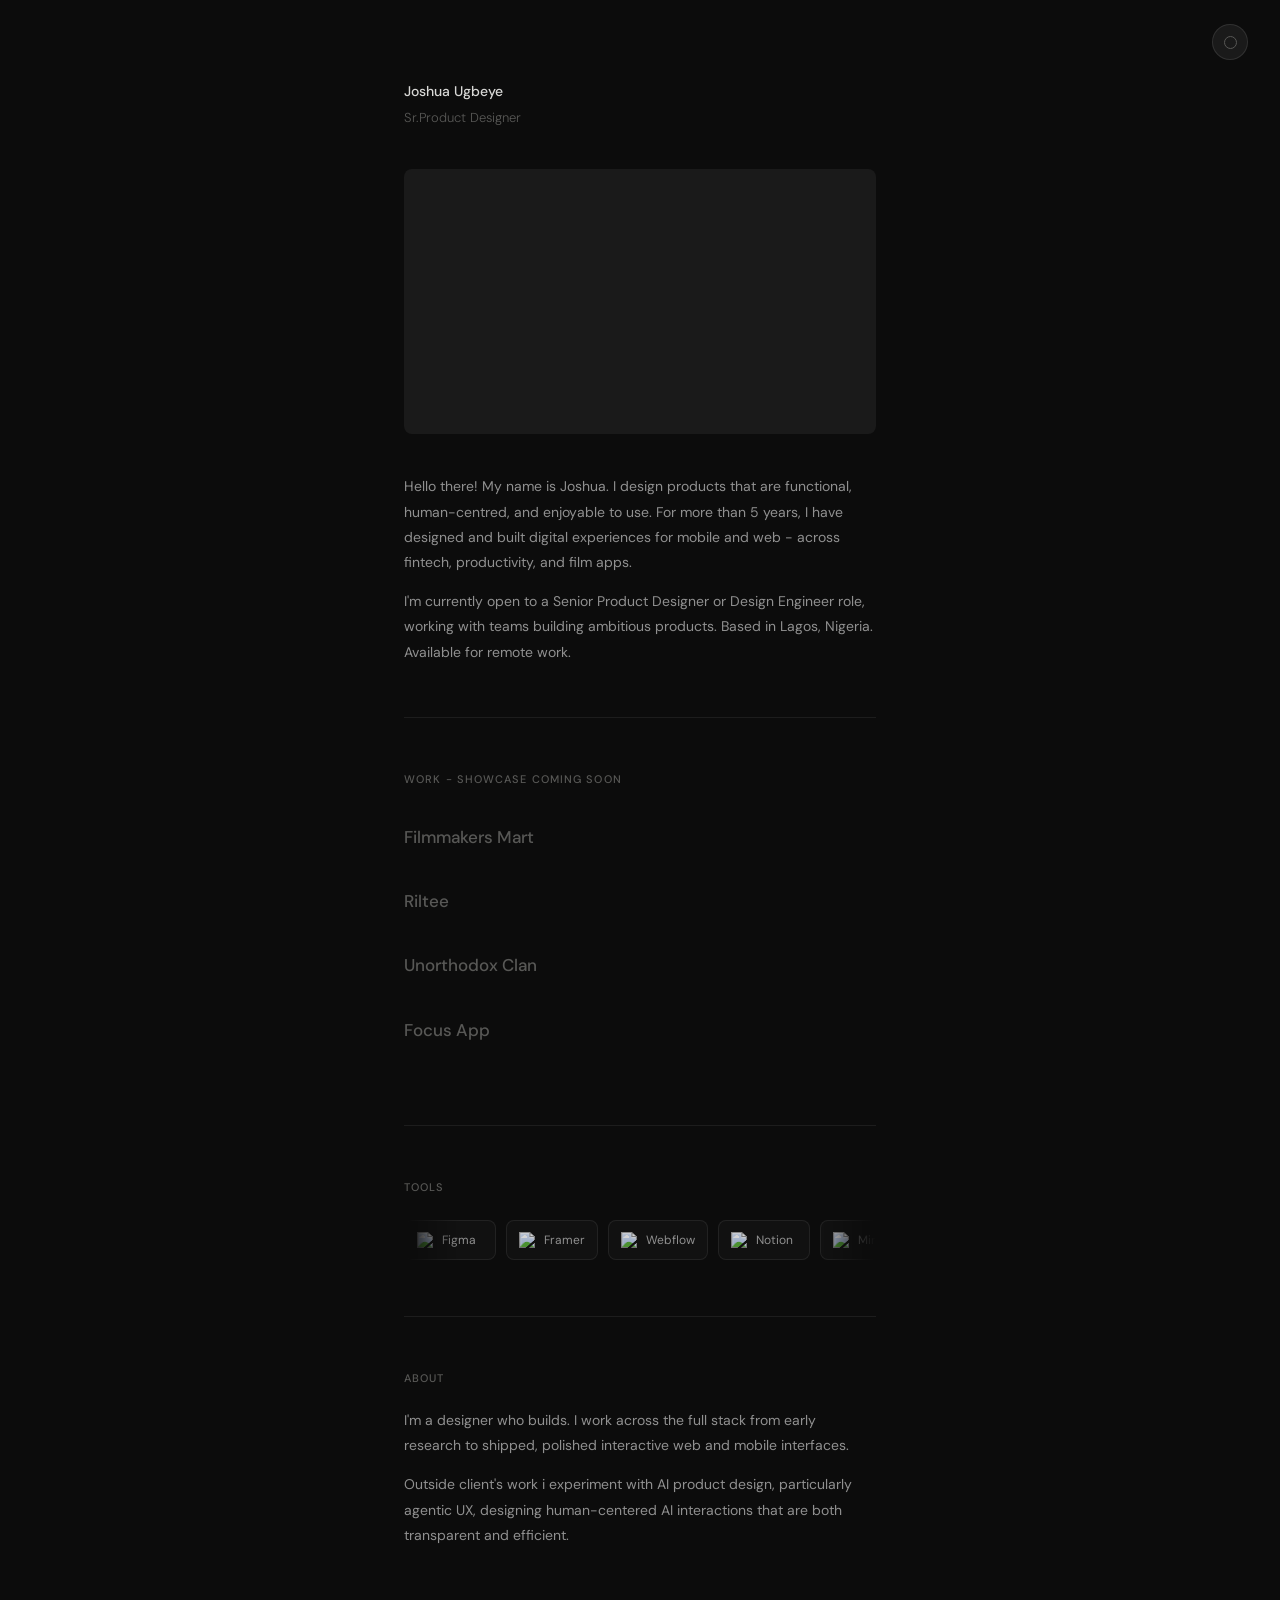
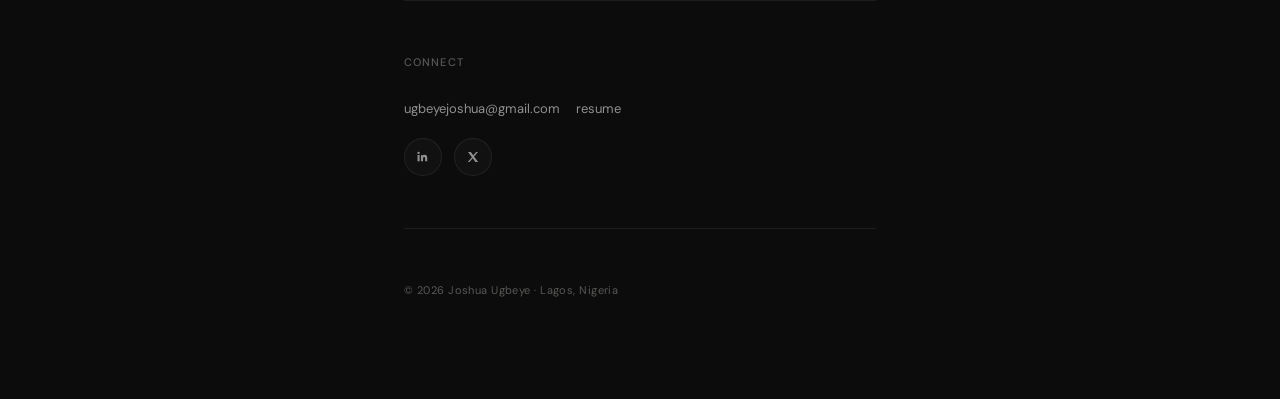
==== index.html @ afdd9f56 "fix: update work section title to indicate upcoming showcase" ====
<!DOCTYPE html>
<html lang="en">
<head>
  <meta charset="UTF-8">
  <meta name="viewport" content="width=device-width, initial-scale=1.0">
  <title>Joshua Ugbeye - SnrProduct Designer</title>
  <link rel="preconnect" href="https://fonts.googleapis.com">
  <link rel="preconnect" href="https://fonts.gstatic.com" crossorigin>
  <link href="https://fonts.googleapis.com/css2?family=DM+Sans:ital,wght@0,300;0,400;0,500;1,300&display=swap" rel="stylesheet">
  <link rel="stylesheet" href="styles.css">
</head>
<body>

  <nav>
    <button class="theme-toggle" id="themeToggle" aria-label="Toggle theme">
      <span class="toggle-icon" aria-hidden="true"></span>
    </button>
  </nav>

  <main>
    <header class="identity">
      <p class="identity-name">Joshua Ugbeye</p>
      <p class="identity-role">Sr.Product Designer</p>
    </header>

    <div class="featured">
      <div class="featured-slides">
        <div class="featured-slide slide-1"></div>
        <div class="featured-slide slide-2"></div>
        <div class="featured-slide slide-3"></div>
        <div class="featured-slide slide-4"></div>
      </div>
    </div>

    <section class="bio">
      <p>
        Hello there! My name is Joshua. I design products that are functional, human-centred, and enjoyable to use. For more than 5 years, I have
        designed and built digital experiences for mobile and web - across fintech, productivity, and film apps.
      </p>
      <p>
        I'm currently open to a Senior Product Designer or Design Engineer role,
        working with teams building ambitious products. Based in Lagos, Nigeria. Available for remote work.
      </p>
    </section>

    <div class="rule"></div>

    <section id="work" class="work">
      <div class="work-heading">
        <p class="section-title">Work - Showcase coming soon</p>
      </div>

      <div class="work-showcase">
        <ul class="folio-list" aria-label="Selected work">
          <li class="folio-item" data-work-index="0">
            <a href="#">
              <span class="folio-title">Filmmakers Mart</span>
              <span class="folio-meta">Research &middot; Dashboard &middot; Development &middot; 2025</span>
            </a>
          </li>

          <li class="folio-item" data-work-index="1">
            <a href="#">
              <span class="folio-title">Riltee</span>
              <span class="folio-meta">Website &middot; Dashboard &middot; Development &middot; 2025</span>
            </a>
          </li>

          <li class="folio-item" data-work-index="2">
            <a href="#">
              <span class="folio-title">Unorthodox Clan</span>
              <span class="folio-meta">Website &middot; Branding &middot; Development &middot; 2024</span>
            </a>
          </li>

          <li class="folio-item" data-work-index="3">
            <a href="#">
              <span class="folio-title">Focus App</span>
              <span class="folio-meta">Product Design &middot; Prototyping &middot; 2024</span>
            </a>
          </li>
        </ul>

        <div class="folio-preview" aria-hidden="true">
          <div class="folio-frame frame-1">
            <span>Filmmakers Mart</span>
          </div>
          <div class="folio-frame frame-2">
            <span>Riltee</span>
          </div>
          <div class="folio-frame frame-3">
            <span>Unorthodox Clan</span>
          </div>
          <div class="folio-frame frame-4">
            <span>Focus App</span>
          </div>
        </div>
      </div>
    </section>

    <div class="rule"></div>

    <section class="tools">
      <p class="section-title">Tools</p>
      <div class="tools-marquee" aria-label="Tools I use">
        <div class="tools-track">
          <ul class="tools-list">
            <li class="tool-item"><img src="https://cdn.simpleicons.org/figma/9A9A96" alt="Figma"><span>Figma</span></li>
            <li class="tool-item"><img src="https://cdn.simpleicons.org/framer/9A9A96" alt="Framer"><span>Framer</span></li>
            <li class="tool-item"><img src="https://cdn.simpleicons.org/webflow/9A9A96" alt="Webflow"><span>Webflow</span></li>
            <li class="tool-item"><img src="https://cdn.simpleicons.org/notion/9A9A96" alt="Notion"><span>Notion</span></li>
            <li class="tool-item"><img src="https://cdn.simpleicons.org/miro/9A9A96" alt="Miro"><span>Miro</span></li>
            <li class="tool-item"><img src="https://cdn.simpleicons.org/linear/9A9A96" alt="Linear"><span>Linear</span></li>
            <li class="tool-item"><img src="https://cdn.simpleicons.org/html5/9A9A96" alt="HTML5"><span>HTML</span></li>
            <li class="tool-item"><img src="https://cdn.simpleicons.org/css/9A9A96" alt="CSS"><span>CSS</span></li>
            <li class="tool-item"><img src="https://cdn.simpleicons.org/javascript/9A9A96" alt="JavaScript"><span>JavaScript</span></li>
            <li class="tool-item"><img src="https://cdn.simpleicons.org/react/9A9A96" alt="React"><span>React</span></li>
            <li class="tool-item"><img src="https://cdn.simpleicons.org/nextdotjs/9A9A96" alt="Next.js"><span>Next.js</span></li>
            <li class="tool-item"><img src="https://cdn.simpleicons.org/github/9A9A96" alt="GitHub"><span>GitHub</span></li>
          </ul>

          <ul class="tools-list" aria-hidden="true">
            <li class="tool-item"><img src="https://cdn.simpleicons.org/figma/9A9A96" alt=""><span>Figma</span></li>
            <li class="tool-item"><img src="https://cdn.simpleicons.org/framer/9A9A96" alt=""><span>Framer</span></li>
            <li class="tool-item"><img src="https://cdn.simpleicons.org/webflow/9A9A96" alt=""><span>Webflow</span></li>
            <li class="tool-item"><img src="https://cdn.simpleicons.org/notion/9A9A96" alt=""><span>Notion</span></li>
            <li class="tool-item"><img src="https://cdn.simpleicons.org/miro/9A9A96" alt=""><span>Miro</span></li>
            <li class="tool-item"><img src="https://cdn.simpleicons.org/linear/9A9A96" alt=""><span>Linear</span></li>
            <li class="tool-item"><img src="https://cdn.simpleicons.org/html5/9A9A96" alt=""><span>HTML</span></li>
            <li class="tool-item"><img src="https://cdn.simpleicons.org/css/9A9A96" alt=""><span>CSS</span></li>
            <li class="tool-item"><img src="https://cdn.simpleicons.org/javascript/9A9A96" alt=""><span>JavaScript</span></li>
            <li class="tool-item"><img src="https://cdn.simpleicons.org/react/9A9A96" alt=""><span>React</span></li>
            <li class="tool-item"><img src="https://cdn.simpleicons.org/nextdotjs/9A9A96" alt=""><span>Next.js</span></li>
            <li class="tool-item"><img src="https://cdn.simpleicons.org/github/9A9A96" alt=""><span>GitHub</span></li>
          </ul>
        </div>
      </div>
    </section>

    <div class="rule"></div>

    <section id="about" class="about">
      <p class="section-title">About</p>
      <p class="about-body">
        I'm a designer who builds.
        I work across the full stack from early research to shipped, polished interactive web and mobile interfaces.
      </p>
      <p class="about-body">
        Outside client's work i experiment with AI product design, particularly agentic UX, 
        designing human-centered AI interactions that are both transparent and efficient.
      </p>
    </section>

    <div class="rule"></div>

    <section class="connect">
      <p class="section-title">Connect</p>
      <ul class="connect-list">
        <li class="connect-row connect-copy-row">
          <a href="mailto:ugbeyejoshua@gmail.com">ugbeyejoshua@gmail.com</a>
          <a href="/resume.pdf" target="_blank" rel="noopener noreferrer">resume</a>
        </li>
        <li class="connect-row connect-icon-row">
          <a href="https://www.linkedin.com/in/ugbeyejoshua/?lipi=urn%3Ali%3Apage%3Ad_flagship3_profile_view_base_contact_details%3BC5BY95lnTXumRljpb7%2FaUw%3D%3D" target="_blank" rel="noopener noreferrer" aria-label="LinkedIn" title="LinkedIn">
            <svg viewBox="0 0 24 24" aria-hidden="true">
              <path d="M6.94 8.96v9.54H3.76V8.96h3.18Z"></path>
              <path d="M5.35 7.65a1.84 1.84 0 1 1 0-3.68 1.84 1.84 0 0 1 0 3.68Z"></path>
              <path d="M11.16 8.96v1.3h.04c.44-.83 1.53-1.7 3.15-1.7 3.37 0 3.99 2.22 3.99 5.1v4.84h-3.17v-4.29c0-1.02-.02-2.34-1.43-2.34-1.43 0-1.65 1.12-1.65 2.27v4.36H8.92V8.96h2.24Z"></path>
            </svg>
            <span class="sr-only">LinkedIn</span>
          </a>
          <a href="https://x.com/oritsejoloms" target="_blank" rel="noopener noreferrer" aria-label="X" title="X">
            <svg viewBox="0 0 24 24" aria-hidden="true">
              <path d="M4.5 4.5h4.25l3.57 5.05 4.45-5.05h2.73l-5.95 6.76 6.2 8.24H15.5l-3.87-5.46-4.82 5.46H4.08l6.31-7.16L4.5 4.5Z"></path>
            </svg>
            <span class="sr-only">X</span>
          </a>
        </li>
      </ul>
    </section>

    <div class="rule"></div>

    <footer>
      <p>&copy; <span id="year">2026</span> Joshua Ugbeye &middot; Lagos, Nigeria</p>
    </footer>
  </main>

  <script>
    const workItems = document.querySelectorAll('.folio-item');
    const workFrames = document.querySelectorAll('.folio-frame');

    function setActiveWork(index) {
      workItems.forEach((item, itemIndex) => {
        const isActive = itemIndex === index;
        item.classList.toggle('is-active', isActive);
        item.querySelector('a').toggleAttribute('aria-current', isActive);
      });

      workFrames.forEach((frame, frameIndex) => {
        frame.classList.toggle('is-active', frameIndex === index);
      });
    }

    function clearActiveWork() {
      workItems.forEach((item) => {
        item.classList.remove('is-active');
        item.querySelector('a').removeAttribute('aria-current');
      });

      workFrames.forEach((frame) => {
        frame.classList.remove('is-active');
      });
    }

    workItems.forEach((item) => {
      const index = Number(item.dataset.workIndex);
      item.addEventListener('mouseenter', () => setActiveWork(index));
      item.addEventListener('mouseleave', clearActiveWork);
      item.addEventListener('focusin', () => setActiveWork(index));
      item.addEventListener('focusout', clearActiveWork);
    });

    const toggle = document.getElementById('themeToggle');
    toggle.addEventListener('click', () => {
      document.body.classList.toggle('light');
    });

    document.getElementById('year').textContent = new Date().getFullYear();
  </script>

</body>
</html>
---- styles.css ----
:root {
  --bg: #0C0C0C;
  --text: #D8D8D6;
  --text-mid: #909090;
  --text-muted: #585856;
  --border: rgba(255, 255, 255, 0.07);
  --toggle-bg: rgba(255, 255, 255, 0.06);
  --toggle-border: rgba(255, 255, 255, 0.1);
  --preview-surface: #161615;
  --sans: 'DM Sans', system-ui, sans-serif;
  --gap: 52px;
}

*, *::before, *::after {
  box-sizing: border-box;
  margin: 0;
  padding: 0;
}

body.light {
  --bg: #F5F5F3;
  --text: #0C0C0C;
  --text-mid: #3A3A38;
  --text-muted: #888886;
  --border: rgba(0, 0, 0, 0.08);
  --toggle-bg: rgba(0, 0, 0, 0.05);
  --toggle-border: rgba(0, 0, 0, 0.12);
  --preview-surface: #E8E8E6;
}

html {
  scroll-behavior: smooth;
}

body {
  font-family: var(--sans);
  background: var(--bg);
  color: var(--text);
  font-size: 14px;
  line-height: 1.7;
  -webkit-font-smoothing: antialiased;
  transition: background 0.3s ease, color 0.3s ease;
}

nav {
  position: fixed;
  top: 24px;
  right: 32px;
  z-index: 100;
}

.theme-toggle {
  width: 36px;
  height: 36px;
  border-radius: 50%;
  border: 1px solid var(--toggle-border);
  background: var(--toggle-bg);
  color: var(--text-muted);
  cursor: pointer;
  display: flex;
  align-items: center;
  justify-content: center;
}

.toggle-icon {
  position: relative;
  width: 13px;
  height: 13px;
  border: 1px solid currentColor;
  border-radius: 50%;
}

.toggle-icon::after {
  content: "";
  position: absolute;
  inset: 2px 0 0 5px;
  width: 8px;
  height: 8px;
  border-radius: 50%;
  background: var(--toggle-bg);
  opacity: 0;
}

body.light .toggle-icon::after {
  opacity: 1;
}

main {
  max-width: 520px;
  margin: 0 auto;
  padding: 80px 24px 100px;
}

.identity {
  margin-bottom: 40px;
}

.identity-name {
  font-size: 14px;
  font-weight: 500;
  margin-bottom: 3px;
}

.identity-role {
  font-size: 13px;
  color: var(--text-muted);
  font-weight: 300;
}

.featured {
  margin-bottom: 40px;
}

.featured-slides {
  position: relative;
  width: 100%;
  aspect-ratio: 16 / 9;
  border-radius: 8px;
  overflow: hidden;
  background: #1A1A1A;
}

.featured-slide {
  position: absolute;
  inset: 0;
  opacity: 0;
  animation: featured-loop 16s infinite;
}

.featured-slide:nth-child(1) { animation-delay: 0s; }
.featured-slide:nth-child(2) { animation-delay: 4s; }
.featured-slide:nth-child(3) { animation-delay: 8s; }
.featured-slide:nth-child(4) { animation-delay: 12s; }

.slide-1 { background: #1E1E1E; }
.slide-2 { background: #222220; }
.slide-3 { background: #1C1C20; }
.slide-4 { background: #201E1C; }

.featured-slide img {
  width: 100%;
  height: 100%;
  object-fit: cover;
  display: block;
}

.bio,
.tools,
.about,
.connect {
  margin-bottom: var(--gap);
}

.bio {
  display: flex;
  flex-direction: column;
  gap: 14px;
}

.bio p,
.about-body {
  font-size: 14px;
  color: var(--text-mid);
  line-height: 1.8;
}

.about-body + .about-body {
  margin-top: 14px;
}

.rule {
  height: 1px;
  background: var(--border);
  margin-bottom: var(--gap);
}

.section-title {
  font-size: 11px;
  font-weight: 500;
  letter-spacing: 0.1em;
  text-transform: uppercase;
  color: var(--text-muted);
  margin-bottom: 20px;
}

.work {
  width: 100%;
  margin: 0 0 var(--gap);
  min-height: 270px;
}

.work-heading {
  margin-bottom: 28px;
}

.work-showcase {
  display: grid;
  grid-template-columns: minmax(0, 1fr) minmax(120px, 145px);
  align-items: center;
  gap: 28px;
}

.folio-list {
  list-style: none;
  min-width: 0;
}

.folio-item a {
  display: flex;
  flex-direction: column;
  align-items: flex-start;
  gap: 7px;
  padding: 12px 0;
  color: var(--text-muted);
  text-decoration: none;
  transition: color 0.25s ease, transform 0.25s ease;
}

.folio-item.is-active a,
.folio-item a:hover {
  color: var(--text);
  transform: translateX(8px);
}

.folio-title {
  font-size: 17px;
  font-weight: 500;
  line-height: 1.15;
}

.folio-meta {
  opacity: 0;
  color: var(--text-mid);
  font-size: 9px;
  font-weight: 500;
  line-height: 1.5;
  letter-spacing: 0.18em;
  text-transform: uppercase;
  transform: translateX(-6px);
  transition: opacity 0.25s ease, transform 0.25s ease;
}

.folio-item.is-active .folio-meta,
.folio-item a:hover .folio-meta {
  opacity: 1;
  transform: translateX(0);
}

.folio-preview {
  position: relative;
  min-height: 210px;
}

.folio-frame {
  position: absolute;
  inset: 50% auto auto 50%;
  overflow: hidden;
  border: 1px solid var(--border);
  border-radius: 8px;
  background: var(--preview-surface);
  opacity: 0;
  pointer-events: none;
  transition: opacity 0.35s ease, transform 0.35s ease, filter 0.35s ease;
}

.folio-frame::before {
  content: "";
  position: absolute;
  inset: 0;
  background:
    linear-gradient(135deg, rgba(255, 255, 255, 0.16), rgba(255, 255, 255, 0)),
    repeating-linear-gradient(90deg, rgba(255, 255, 255, 0.08) 0 1px, transparent 1px 52px);
  opacity: 0.7;
}

.folio-frame span {
  position: absolute;
  left: 14px;
  bottom: 13px;
  color: rgba(255, 255, 255, 0.72);
  font-size: 9px;
  letter-spacing: 0.12em;
  text-transform: uppercase;
}

.folio-frame.is-active,
.folio-list:has(.folio-item:nth-child(1):hover) + .folio-preview .frame-1,
.folio-list:has(.folio-item:nth-child(1):focus-within) + .folio-preview .frame-1,
.folio-list:has(.folio-item:nth-child(2):hover) + .folio-preview .frame-2,
.folio-list:has(.folio-item:nth-child(2):focus-within) + .folio-preview .frame-2,
.folio-list:has(.folio-item:nth-child(3):hover) + .folio-preview .frame-3,
.folio-list:has(.folio-item:nth-child(3):focus-within) + .folio-preview .frame-3,
.folio-list:has(.folio-item:nth-child(4):hover) + .folio-preview .frame-4,
.folio-list:has(.folio-item:nth-child(4):focus-within) + .folio-preview .frame-4 {
  opacity: 1;
  filter: saturate(1.1);
  transform: translate(-50%, -50%) translateY(-4px) scale(1.01);
  z-index: 5;
}

.frame-1 {
  width: min(100%, 145px);
  aspect-ratio: 4 / 5;
  background: #292822;
  transform: translate(-50%, -46%) rotate(1deg);
}

.frame-2 {
  width: min(100%, 140px);
  aspect-ratio: 4 / 5;
  background: #182629;
  transform: translate(-50%, -46%) rotate(-1deg);
}

.frame-3 {
  width: min(100%, 150px);
  aspect-ratio: 4 / 5;
  background: #2B2026;
  transform: translate(-50%, -46%) rotate(1.2deg);
}

.frame-4 {
  width: min(100%, 140px);
  aspect-ratio: 4 / 5;
  background: #212334;
  transform: translate(-50%, -46%) rotate(-0.8deg);
}

.tools-marquee {
  position: relative;
  overflow: hidden;
  width: 100%;
  padding: 4px 0;
  -webkit-mask-image: linear-gradient(90deg, transparent, #000 12%, #000 88%, transparent);
  mask-image: linear-gradient(90deg, transparent, #000 12%, #000 88%, transparent);
}

.tools-track {
  display: flex;
  width: max-content;
  animation: tools-loop 28s linear infinite;
}

.tools-marquee:hover .tools-track {
  animation-play-state: paused;
}

.tools-list {
  display: flex;
  align-items: center;
  gap: 10px;
  list-style: none;
  padding-right: 10px;
}

.tool-item {
  min-width: 92px;
  height: 40px;
  display: inline-flex;
  align-items: center;
  gap: 9px;
  padding: 0 12px;
  border: 1px solid var(--border);
  border-radius: 8px;
  background: rgba(255, 255, 255, 0.025);
  color: var(--text-mid);
  font-size: 12px;
  white-space: nowrap;
}

.tool-item img {
  width: 16px;
  height: 16px;
  display: block;
  opacity: 0.82;
}

.connect-list {
  list-style: none;
  display: flex;
  flex-direction: column;
  align-items: flex-start;
  gap: 12px;
}

.connect-row {
  display: flex;
  align-items: center;
}

.connect-copy-row {
  flex-wrap: wrap;
  gap: 10px 16px;
}

.connect-icon-row {
  gap: 12px;
}

.connect-copy-row a {
  min-height: 34px;
  display: inline-flex;
  align-items: center;
  color: var(--text-mid);
  font-size: 13px;
  text-decoration: none;
}

.connect-copy-row a:hover {
  color: var(--text);
}

.connect-icon-row a {
  width: 38px;
  height: 38px;
  display: inline-flex;
  align-items: center;
  justify-content: center;
  border: 1px solid var(--border);
  border-radius: 50%;
  background: rgba(255, 255, 255, 0.025);
  color: var(--text-mid);
  text-decoration: none;
}

.connect-icon-row a:hover {
  color: var(--text);
  background: var(--toggle-bg);
  border-color: var(--toggle-border);
  transform: translateY(-2px);
}

.connect-icon-row svg {
  width: 16px;
  height: 16px;
  display: block;
  fill: currentColor;
}

.sr-only {
  position: absolute;
  width: 1px;
  height: 1px;
  padding: 0;
  margin: -1px;
  overflow: hidden;
  clip: rect(0, 0, 0, 0);
  white-space: nowrap;
  border: 0;
}

footer p {
  font-size: 11px;
  color: var(--text-muted);
  letter-spacing: 0.04em;
}

@keyframes tools-loop {
  from { transform: translateX(0); }
  to { transform: translateX(-50%); }
}

@keyframes featured-loop {
  0%, 100% { opacity: 0; }
  6%, 25% { opacity: 1; }
  31% { opacity: 0; }
}

@media (max-width: 860px) {
  .work {
    min-height: 0;
  }

  .work-showcase {
    grid-template-columns: 1fr;
    gap: 26px;
  }

  .folio-preview {
    display: none;
  }
}

@media (max-width: 600px) {
  main {
    padding: 72px 20px 80px;
  }

  nav {
    top: 20px;
    right: 20px;
  }

  .work-heading {
    margin-bottom: 24px;
  }

  .folio-item a {
    gap: 6px;
    padding: 10px 0;
  }

  .folio-item.is-active a,
  .folio-item a:hover {
    transform: none;
  }

  .folio-meta {
    max-width: 260px;
    opacity: 1;
    transform: none;
  }
}

@media (prefers-reduced-motion: reduce) {
  .featured-slide {
    animation: none;
  }

  .featured-slide:first-child {
    opacity: 1;
  }

  .tools-track {
    animation: none;
  }
}
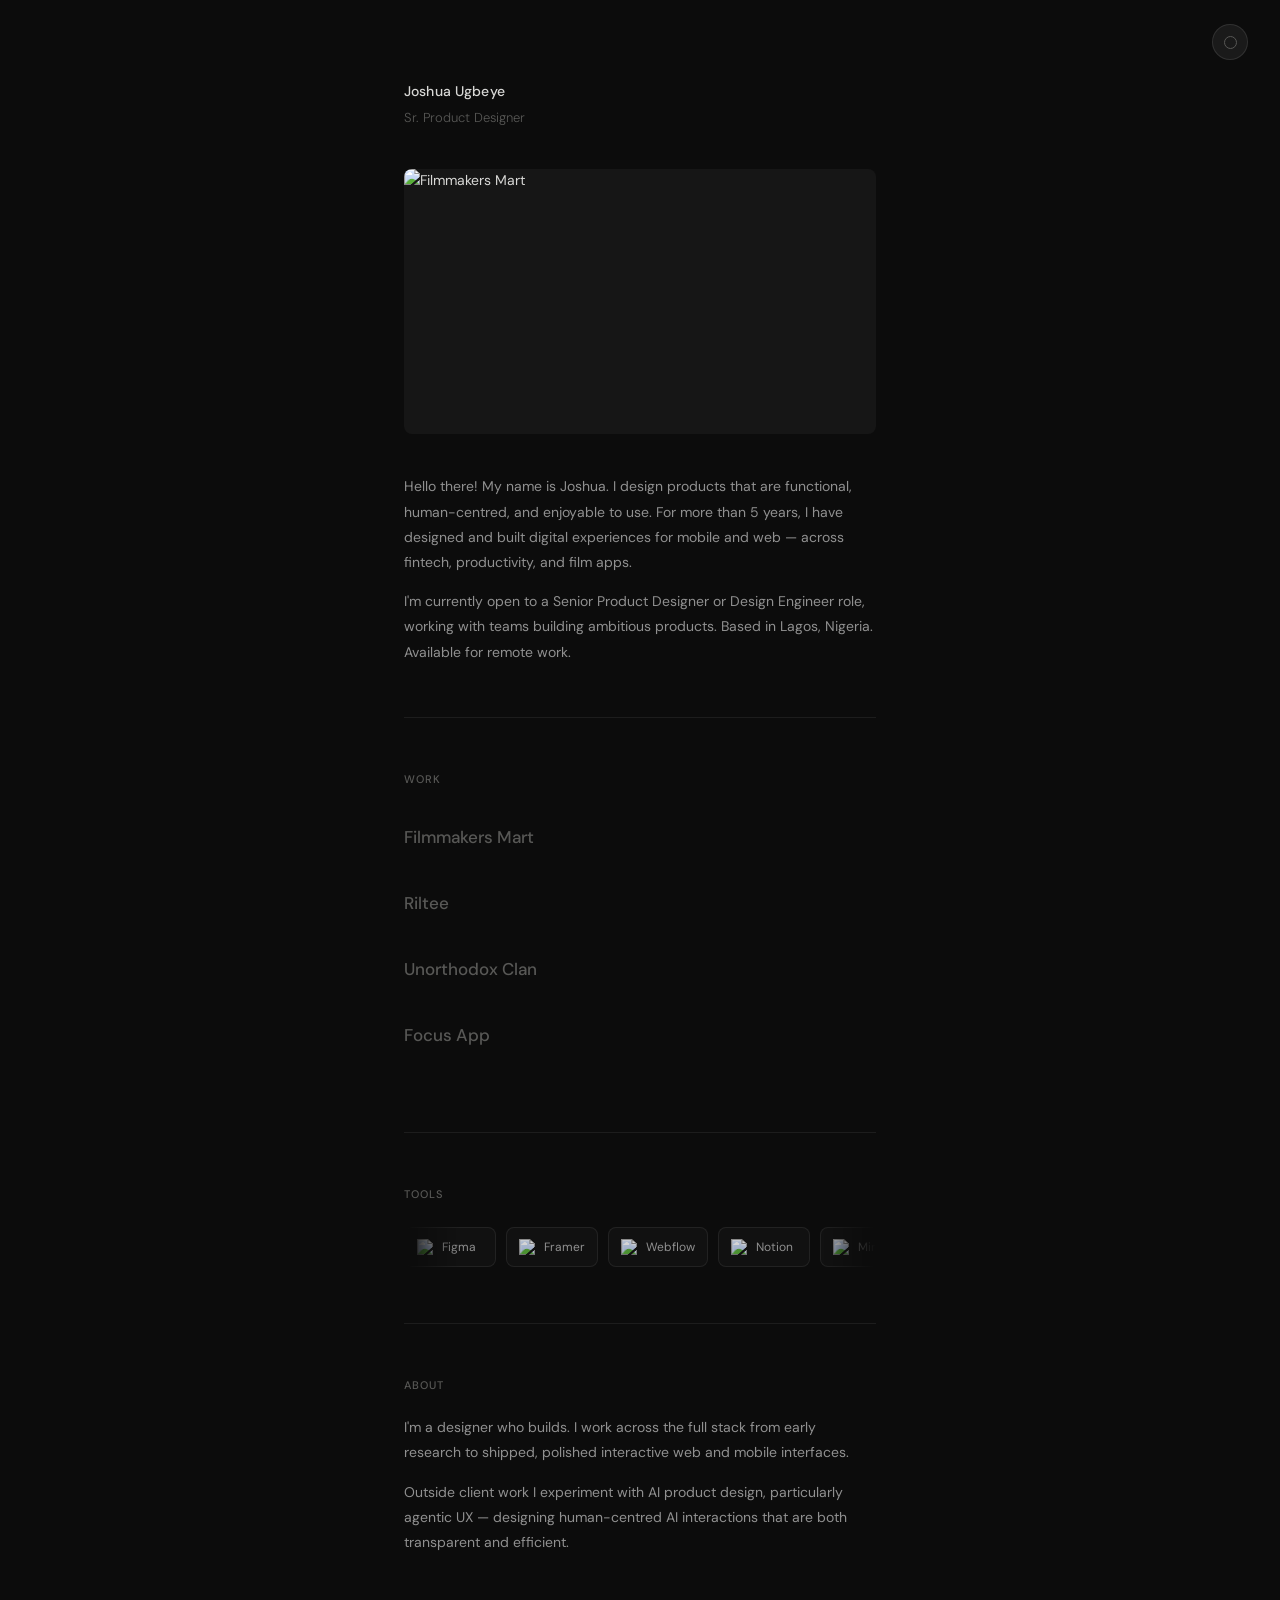
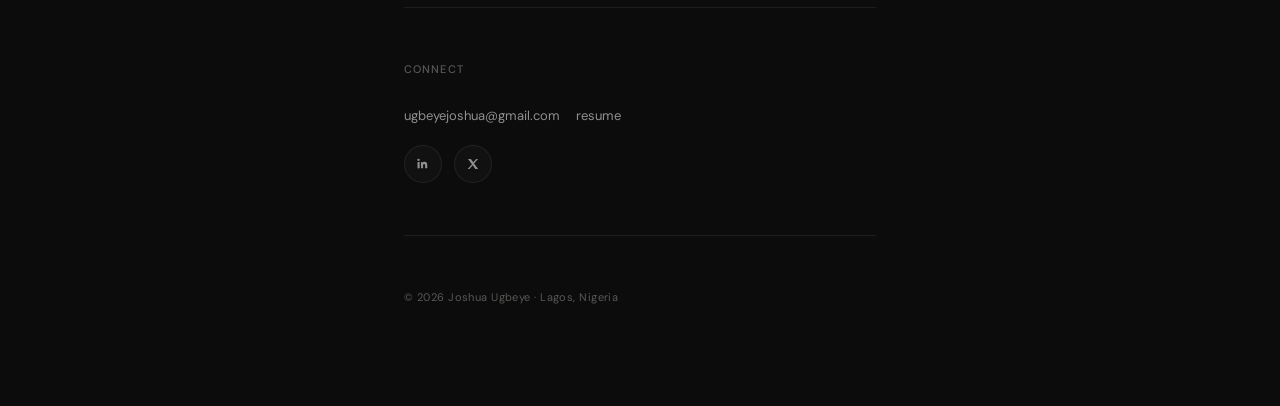
==== commit 99d5cb0c: "chore: update code structure for better readability and maintainability" ====
--- a/index.html
+++ b/index.html
@@ -3,7 +3,7 @@
 <head>
   <meta charset="UTF-8">
   <meta name="viewport" content="width=device-width, initial-scale=1.0">
-  <title>Joshua Ugbeye - SnrProduct Designer</title>
+  <title>Joshua Ugbeye — Snr Product Designer</title>
   <link rel="preconnect" href="https://fonts.googleapis.com">
   <link rel="preconnect" href="https://fonts.gstatic.com" crossorigin>
   <link href="https://fonts.googleapis.com/css2?family=DM+Sans:ital,wght@0,300;0,400;0,500;1,300&display=swap" rel="stylesheet">
@@ -18,40 +18,57 @@
   </nav>
 
   <main>
+
+    <!-- IDENTITY -->
     <header class="identity">
       <p class="identity-name">Joshua Ugbeye</p>
-      <p class="identity-role">Sr.Product Designer</p>
+      <p class="identity-role">Sr. Product Designer</p>
     </header>
 
+    <!-- FEATURED — wipe transition between project images -->
     <div class="featured">
-      <div class="featured-slides">
-        <div class="featured-slide slide-1"></div>
-        <div class="featured-slide slide-2"></div>
-        <div class="featured-slide slide-3"></div>
-        <div class="featured-slide slide-4"></div>
+      <div class="featured-slides" id="featuredSlides">
+        <div class="featured-slide" data-index="0">
+          <img src="new_user.png" alt="Filmmakers Mart">
+        </div>
+        <div class="featured-slide" data-index="1">
+          <img src="Frame_1000009157.png" alt="Riltee">
+        </div>
+        <div class="featured-slide" data-index="2">
+          <img src="Pricing_2.png" alt="Unorthodox Clan">
+        </div>
+        <div class="featured-slide" data-index="3">
+          <img src="benefits.png" alt="Focus App">
+        </div>
       </div>
     </div>
 
+    <!-- BIO -->
     <section class="bio">
       <p>
-        Hello there! My name is Joshua. I design products that are functional, human-centred, and enjoyable to use. For more than 5 years, I have
-        designed and built digital experiences for mobile and web - across fintech, productivity, and film apps.
+        Hello there! My name is Joshua. I design products that are functional,
+        human-centred, and enjoyable to use. For more than 5 years, I have
+        designed and built digital experiences for mobile and web — across
+        fintech, productivity, and film apps.
       </p>
       <p>
         I'm currently open to a Senior Product Designer or Design Engineer role,
-        working with teams building ambitious products. Based in Lagos, Nigeria. Available for remote work.
+        working with teams building ambitious products. Based in Lagos, Nigeria.
+        Available for remote work.
       </p>
     </section>
 
     <div class="rule"></div>
 
+    <!-- WORK -->
     <section id="work" class="work">
       <div class="work-heading">
-        <p class="section-title">Work - Showcase coming soon</p>
+        <p class="section-title">Work</p>
       </div>
 
       <div class="work-showcase">
         <ul class="folio-list" aria-label="Selected work">
+
           <li class="folio-item" data-work-index="0">
             <a href="#">
               <span class="folio-title">Filmmakers Mart</span>
@@ -79,20 +96,21 @@
               <span class="folio-meta">Product Design &middot; Prototyping &middot; 2024</span>
             </a>
           </li>
+
         </ul>
 
         <div class="folio-preview" aria-hidden="true">
           <div class="folio-frame frame-1">
-            <span>Filmmakers Mart</span>
+            <img src="new_user.png" alt="">
           </div>
           <div class="folio-frame frame-2">
-            <span>Riltee</span>
+            <img src="Frame_1000009157.png" alt="">
           </div>
           <div class="folio-frame frame-3">
-            <span>Unorthodox Clan</span>
+            <img src="Pricing_2.png" alt="">
           </div>
           <div class="folio-frame frame-4">
-            <span>Focus App</span>
+            <img src="benefits.png" alt="">
           </div>
         </div>
       </div>
@@ -100,6 +118,7 @@
 
     <div class="rule"></div>
 
+    <!-- TOOLS -->
     <section class="tools">
       <p class="section-title">Tools</p>
       <div class="tools-marquee" aria-label="Tools I use">
@@ -118,7 +137,7 @@
             <li class="tool-item"><img src="https://cdn.simpleicons.org/nextdotjs/9A9A96" alt="Next.js"><span>Next.js</span></li>
             <li class="tool-item"><img src="https://cdn.simpleicons.org/github/9A9A96" alt="GitHub"><span>GitHub</span></li>
           </ul>
-
+          <!-- Duplicate for seamless loop -->
           <ul class="tools-list" aria-hidden="true">
             <li class="tool-item"><img src="https://cdn.simpleicons.org/figma/9A9A96" alt=""><span>Figma</span></li>
             <li class="tool-item"><img src="https://cdn.simpleicons.org/framer/9A9A96" alt=""><span>Framer</span></li>
@@ -139,6 +158,7 @@
 
     <div class="rule"></div>
 
+    <!-- ABOUT -->
     <section id="about" class="about">
       <p class="section-title">About</p>
       <p class="about-body">
@@ -146,88 +166,146 @@
         I work across the full stack from early research to shipped, polished interactive web and mobile interfaces.
       </p>
       <p class="about-body">
-        Outside client's work i experiment with AI product design, particularly agentic UX, 
-        designing human-centered AI interactions that are both transparent and efficient.
+        Outside client work I experiment with AI product design, particularly agentic UX —
+        designing human-centred AI interactions that are both transparent and efficient.
       </p>
     </section>
 
     <div class="rule"></div>
 
+    <!-- CONNECT -->
     <section class="connect">
       <p class="section-title">Connect</p>
       <ul class="connect-list">
+
         <li class="connect-row connect-copy-row">
           <a href="mailto:ugbeyejoshua@gmail.com">ugbeyejoshua@gmail.com</a>
           <a href="/resume.pdf" target="_blank" rel="noopener noreferrer">resume</a>
         </li>
+
         <li class="connect-row connect-icon-row">
-          <a href="https://www.linkedin.com/in/ugbeyejoshua/?lipi=urn%3Ali%3Apage%3Ad_flagship3_profile_view_base_contact_details%3BC5BY95lnTXumRljpb7%2FaUw%3D%3D" target="_blank" rel="noopener noreferrer" aria-label="LinkedIn" title="LinkedIn">
+          <a href="https://www.linkedin.com/in/ugbeyejoshua" target="_blank" rel="noopener noreferrer" aria-label="LinkedIn" title="LinkedIn">
             <svg viewBox="0 0 24 24" aria-hidden="true">
-              <path d="M6.94 8.96v9.54H3.76V8.96h3.18Z"></path>
-              <path d="M5.35 7.65a1.84 1.84 0 1 1 0-3.68 1.84 1.84 0 0 1 0 3.68Z"></path>
-              <path d="M11.16 8.96v1.3h.04c.44-.83 1.53-1.7 3.15-1.7 3.37 0 3.99 2.22 3.99 5.1v4.84h-3.17v-4.29c0-1.02-.02-2.34-1.43-2.34-1.43 0-1.65 1.12-1.65 2.27v4.36H8.92V8.96h2.24Z"></path>
+              <path d="M6.94 8.96v9.54H3.76V8.96h3.18Z"/>
+              <path d="M5.35 7.65a1.84 1.84 0 1 1 0-3.68 1.84 1.84 0 0 1 0 3.68Z"/>
+              <path d="M11.16 8.96v1.3h.04c.44-.83 1.53-1.7 3.15-1.7 3.37 0 3.99 2.22 3.99 5.1v4.84h-3.17v-4.29c0-1.02-.02-2.34-1.43-2.34-1.43 0-1.65 1.12-1.65 2.27v4.36H8.92V8.96h2.24Z"/>
             </svg>
             <span class="sr-only">LinkedIn</span>
           </a>
           <a href="https://x.com/oritsejoloms" target="_blank" rel="noopener noreferrer" aria-label="X" title="X">
             <svg viewBox="0 0 24 24" aria-hidden="true">
-              <path d="M4.5 4.5h4.25l3.57 5.05 4.45-5.05h2.73l-5.95 6.76 6.2 8.24H15.5l-3.87-5.46-4.82 5.46H4.08l6.31-7.16L4.5 4.5Z"></path>
+              <path d="M4.5 4.5h4.25l3.57 5.05 4.45-5.05h2.73l-5.95 6.76 6.2 8.24H15.5l-3.87-5.46-4.82 5.46H4.08l6.31-7.16L4.5 4.5Z"/>
             </svg>
             <span class="sr-only">X</span>
           </a>
         </li>
+
       </ul>
     </section>
 
     <div class="rule"></div>
 
     <footer>
-      <p>&copy; <span id="year">2026</span> Joshua Ugbeye &middot; Lagos, Nigeria</p>
+      <p>&copy; <span id="year"></span> Joshua Ugbeye &middot; Lagos, Nigeria</p>
     </footer>
+
   </main>
 
   <script>
-    const workItems = document.querySelectorAll('.folio-item');
+    // ─── Featured: clip-path wipe transition ───────────────────────────
+    // Instead of a crossfade, each new image wipes in from left to right
+    // using clip-path. The outgoing image simultaneously wipes out right to left.
+    // This creates a sharp, physical "panel" feel — no dissolve.
+
+    const slides     = document.querySelectorAll('.featured-slide');
+    const DURATION   = 700;   // ms — wipe speed
+    const INTERVAL   = 4000;  // ms — time between wipes
+    let current      = 0;
+    let isAnimating  = false;
+
+    // Set first slide visible immediately, no transition
+    slides[0].classList.add('is-active');
+
+    function wipeTo(nextIndex) {
+      if (isAnimating || nextIndex === current) return;
+      isAnimating = true;
+
+      const outgoing = slides[current];
+      const incoming = slides[nextIndex];
+
+      // Position incoming: clipped fully to the right (invisible)
+      incoming.style.transition = 'none';
+      incoming.style.clipPath   = 'inset(0 100% 0 0)';
+      incoming.classList.add('is-active');
+
+      // Force a paint before starting transition
+      incoming.getBoundingClientRect();
+
+      // Wipe incoming in from left → right
+      incoming.style.transition = `clip-path ${DURATION}ms cubic-bezier(0.76, 0, 0.24, 1)`;
+      incoming.style.clipPath   = 'inset(0 0% 0 0)';
+
+      // Wipe outgoing out from left → right
+      outgoing.style.transition = `clip-path ${DURATION}ms cubic-bezier(0.76, 0, 0.24, 1)`;
+      outgoing.style.clipPath   = 'inset(0 0 0 100%)';
+
+      // Clean up after animation
+      setTimeout(() => {
+        outgoing.classList.remove('is-active');
+        outgoing.style.transition = 'none';
+        outgoing.style.clipPath   = 'inset(0 100% 0 0)';
+        current     = nextIndex;
+        isAnimating = false;
+      }, DURATION);
+    }
+
+    // Auto-advance
+    setInterval(() => {
+      wipeTo((current + 1) % slides.length);
+    }, INTERVAL);
+
+
+    // ─── Work section: hover preview ──────────────────────────────────
+    const workItems  = document.querySelectorAll('.folio-item');
     const workFrames = document.querySelectorAll('.folio-frame');
 
     function setActiveWork(index) {
-      workItems.forEach((item, itemIndex) => {
-        const isActive = itemIndex === index;
-        item.classList.toggle('is-active', isActive);
-        item.querySelector('a').toggleAttribute('aria-current', isActive);
+      workItems.forEach((item, i) => {
+        item.classList.toggle('is-active', i === index);
+        item.querySelector('a').toggleAttribute('aria-current', i === index);
       });
-
-      workFrames.forEach((frame, frameIndex) => {
-        frame.classList.toggle('is-active', frameIndex === index);
+      workFrames.forEach((frame, i) => {
+        frame.classList.toggle('is-active', i === index);
       });
     }
 
     function clearActiveWork() {
-      workItems.forEach((item) => {
+      workItems.forEach(item => {
         item.classList.remove('is-active');
         item.querySelector('a').removeAttribute('aria-current');
       });
-
-      workFrames.forEach((frame) => {
-        frame.classList.remove('is-active');
-      });
+      workFrames.forEach(frame => frame.classList.remove('is-active'));
     }
 
-    workItems.forEach((item) => {
+    workItems.forEach(item => {
       const index = Number(item.dataset.workIndex);
       item.addEventListener('mouseenter', () => setActiveWork(index));
       item.addEventListener('mouseleave', clearActiveWork);
-      item.addEventListener('focusin', () => setActiveWork(index));
-      item.addEventListener('focusout', clearActiveWork);
+      item.addEventListener('focusin',    () => setActiveWork(index));
+      item.addEventListener('focusout',   clearActiveWork);
     });
 
+
+    // ─── Theme toggle ─────────────────────────────────────────────────
     const toggle = document.getElementById('themeToggle');
     toggle.addEventListener('click', () => {
       document.body.classList.toggle('light');
     });
 
+
+    // ─── Footer year ──────────────────────────────────────────────────
     document.getElementById('year').textContent = new Date().getFullYear();
   </script>
 
 </body>
-</html>
+</html>
--- a/styles.css
+++ b/styles.css
@@ -1,36 +1,65 @@
-:root {
-  --bg: #0C0C0C;
-  --text: #D8D8D6;
-  --text-mid: #909090;
-  --text-muted: #585856;
-  --border: rgba(255, 255, 255, 0.07);
-  --toggle-bg: rgba(255, 255, 255, 0.06);
-  --toggle-border: rgba(255, 255, 255, 0.1);
-  --preview-surface: #161615;
-  --sans: 'DM Sans', system-ui, sans-serif;
-  --gap: 52px;
-}
-
+/* ─────────────────────────────────────────
+   JOSHUA UGBEYE — Portfolio
+   Dark. Minimal. Restrained.
+
+   1.  Reset
+   2.  Tokens
+   3.  Light mode
+   4.  Base
+   5.  Nav + Toggle
+   6.  Main layout
+   7.  Identity
+   8.  Featured (wipe transition)
+   9.  Bio
+   10. Rule
+   11. Work
+   12. Tools marquee
+   13. About
+   14. Connect
+   15. Footer
+   16. Animations
+   17. Mobile
+───────────────────────────────────────── */
+
+
+/* ─── 1. RESET ─── */
 *, *::before, *::after {
   box-sizing: border-box;
   margin: 0;
   padding: 0;
 }
 
+
+/* ─── 2. TOKENS ─── */
+:root {
+  --bg:              #0C0C0C;
+  --text:            #D8D8D6;
+  --text-mid:        #909090;
+  --text-muted:      #585856;
+  --border:          rgba(255, 255, 255, 0.07);
+  --toggle-bg:       rgba(255, 255, 255, 0.06);
+  --toggle-border:   rgba(255, 255, 255, 0.1);
+  --preview-surface: #161615;
+  --sans:            'DM Sans', system-ui, sans-serif;
+  --gap:             52px;
+}
+
+
+/* ─── 3. LIGHT MODE ─── */
 body.light {
-  --bg: #F5F5F3;
-  --text: #0C0C0C;
-  --text-mid: #3A3A38;
-  --text-muted: #888886;
-  --border: rgba(0, 0, 0, 0.08);
-  --toggle-bg: rgba(0, 0, 0, 0.05);
-  --toggle-border: rgba(0, 0, 0, 0.12);
+  --bg:              #F5F5F3;
+  --text:            #0C0C0C;
+  --text-mid:        #3A3A38;
+  --text-muted:      #888886;
+  --border:          rgba(0, 0, 0, 0.08);
+  --toggle-bg:       rgba(0, 0, 0, 0.05);
+  --toggle-border:   rgba(0, 0, 0, 0.12);
   --preview-surface: #E8E8E6;
 }
 
-html {
-  scroll-behavior: smooth;
-}
+
+/* ─── 4. BASE ─── */
+html { scroll-behavior: smooth; }
 
 body {
   font-family: var(--sans);
@@ -42,6 +71,8 @@
   transition: background 0.3s ease, color 0.3s ease;
 }
 
+
+/* ─── 5. NAV + TOGGLE ─── */
 nav {
   position: fixed;
   top: 24px;
@@ -60,13 +91,20 @@
   display: flex;
   align-items: center;
   justify-content: center;
-}
-
+  transition: background 0.2s, color 0.2s;
+}
+
+.theme-toggle:hover {
+  color: var(--text);
+  background: var(--border);
+}
+
+/* Sun/moon icon drawn in CSS */
 .toggle-icon {
   position: relative;
   width: 13px;
   height: 13px;
-  border: 1px solid currentColor;
+  border: 1.5px solid currentColor;
   border-radius: 50%;
 }
 
@@ -77,20 +115,23 @@
   width: 8px;
   height: 8px;
   border-radius: 50%;
-  background: var(--toggle-bg);
+  background: var(--bg);
   opacity: 0;
-}
-
-body.light .toggle-icon::after {
-  opacity: 1;
-}
-
+  transition: opacity 0.3s;
+}
+
+body.light .toggle-icon::after { opacity: 1; }
+
+
+/* ─── 6. MAIN LAYOUT ─── */
 main {
   max-width: 520px;
   margin: 0 auto;
   padding: 80px 24px 100px;
 }
 
+
+/* ─── 7. IDENTITY ─── */
 .identity {
   margin-bottom: 40px;
 }
@@ -98,6 +139,7 @@
 .identity-name {
   font-size: 14px;
   font-weight: 500;
+  letter-spacing: 0.01em;
   margin-bottom: 3px;
 }
 
@@ -107,6 +149,8 @@
   font-weight: 300;
 }
 
+
+/* ─── 8. FEATURED — wipe transition ─── */
 .featured {
   margin-bottom: 40px;
 }
@@ -116,26 +160,26 @@
   width: 100%;
   aspect-ratio: 16 / 9;
   border-radius: 8px;
-  overflow: hidden;
-  background: #1A1A1A;
-}
-
+  overflow: hidden;            /* clips the wipe at the edges */
+  background: #161616;
+}
+
+body.light .featured-slides {
+  background: #E0E0DE;
+}
+
+/* Every slide stacks on top of each other */
 .featured-slide {
   position: absolute;
   inset: 0;
-  opacity: 0;
-  animation: featured-loop 16s infinite;
-}
-
-.featured-slide:nth-child(1) { animation-delay: 0s; }
-.featured-slide:nth-child(2) { animation-delay: 4s; }
-.featured-slide:nth-child(3) { animation-delay: 8s; }
-.featured-slide:nth-child(4) { animation-delay: 12s; }
-
-.slide-1 { background: #1E1E1E; }
-.slide-2 { background: #222220; }
-.slide-3 { background: #1C1C20; }
-.slide-4 { background: #201E1C; }
+  /* Start clipped off to the right — invisible by default */
+  clip-path: inset(0 100% 0 0);
+}
+
+/* Active slide is fully visible */
+.featured-slide.is-active {
+  clip-path: inset(0 0% 0 0);
+}
 
 .featured-slide img {
   width: 100%;
@@ -144,8 +188,9 @@
   display: block;
 }
 
+
+/* ─── 9. BIO ─── */
 .bio,
-.tools,
 .about,
 .connect {
   margin-bottom: var(--gap);
@@ -157,21 +202,30 @@
   gap: 14px;
 }
 
-.bio p,
-.about-body {
+.bio p {
   font-size: 14px;
   color: var(--text-mid);
   line-height: 1.8;
 }
 
-.about-body + .about-body {
-  margin-top: 14px;
-}
-
+
+/* ─── 10. RULE ─── */
 .rule {
   height: 1px;
   background: var(--border);
   margin-bottom: var(--gap);
+}
+
+
+/* ─── 11. WORK ─── */
+.work {
+  width: 100%;
+  margin-bottom: var(--gap);
+  min-height: 270px;
+}
+
+.work-heading {
+  margin-bottom: 28px;
 }
 
 .section-title {
@@ -183,16 +237,6 @@
   margin-bottom: 20px;
 }
 
-.work {
-  width: 100%;
-  margin: 0 0 var(--gap);
-  min-height: 270px;
-}
-
-.work-heading {
-  margin-bottom: 28px;
-}
-
 .work-showcase {
   display: grid;
   grid-template-columns: minmax(0, 1fr) minmax(120px, 145px);
@@ -200,10 +244,7 @@
   gap: 28px;
 }
 
-.folio-list {
-  list-style: none;
-  min-width: 0;
-}
+.folio-list { list-style: none; }
 
 .folio-item a {
   display: flex;
@@ -233,7 +274,6 @@
   color: var(--text-mid);
   font-size: 9px;
   font-weight: 500;
-  line-height: 1.5;
   letter-spacing: 0.18em;
   text-transform: uppercase;
   transform: translateX(-6px);
@@ -246,6 +286,7 @@
   transform: translateX(0);
 }
 
+/* Hover preview cards */
 .folio-preview {
   position: relative;
   min-height: 210px;
@@ -254,76 +295,63 @@
 .folio-frame {
   position: absolute;
   inset: 50% auto auto 50%;
-  overflow: hidden;
   border: 1px solid var(--border);
   border-radius: 8px;
   background: var(--preview-surface);
+  overflow: hidden;
   opacity: 0;
   pointer-events: none;
-  transition: opacity 0.35s ease, transform 0.35s ease, filter 0.35s ease;
-}
-
-.folio-frame::before {
-  content: "";
-  position: absolute;
-  inset: 0;
-  background:
-    linear-gradient(135deg, rgba(255, 255, 255, 0.16), rgba(255, 255, 255, 0)),
-    repeating-linear-gradient(90deg, rgba(255, 255, 255, 0.08) 0 1px, transparent 1px 52px);
-  opacity: 0.7;
-}
-
-.folio-frame span {
-  position: absolute;
-  left: 14px;
-  bottom: 13px;
-  color: rgba(255, 255, 255, 0.72);
-  font-size: 9px;
-  letter-spacing: 0.12em;
-  text-transform: uppercase;
-}
-
-.folio-frame.is-active,
-.folio-list:has(.folio-item:nth-child(1):hover) + .folio-preview .frame-1,
-.folio-list:has(.folio-item:nth-child(1):focus-within) + .folio-preview .frame-1,
-.folio-list:has(.folio-item:nth-child(2):hover) + .folio-preview .frame-2,
-.folio-list:has(.folio-item:nth-child(2):focus-within) + .folio-preview .frame-2,
-.folio-list:has(.folio-item:nth-child(3):hover) + .folio-preview .frame-3,
-.folio-list:has(.folio-item:nth-child(3):focus-within) + .folio-preview .frame-3,
-.folio-list:has(.folio-item:nth-child(4):hover) + .folio-preview .frame-4,
-.folio-list:has(.folio-item:nth-child(4):focus-within) + .folio-preview .frame-4 {
-  opacity: 1;
-  filter: saturate(1.1);
-  transform: translate(-50%, -50%) translateY(-4px) scale(1.01);
-  z-index: 5;
-}
-
+  transition: opacity 0.35s ease, transform 0.35s ease;
+}
+
+/* Each frame gets a slightly different size and tilt */
 .frame-1 {
   width: min(100%, 145px);
   aspect-ratio: 4 / 5;
-  background: #292822;
   transform: translate(-50%, -46%) rotate(1deg);
 }
 
 .frame-2 {
   width: min(100%, 140px);
   aspect-ratio: 4 / 5;
-  background: #182629;
   transform: translate(-50%, -46%) rotate(-1deg);
 }
 
 .frame-3 {
   width: min(100%, 150px);
   aspect-ratio: 4 / 5;
-  background: #2B2026;
   transform: translate(-50%, -46%) rotate(1.2deg);
 }
 
 .frame-4 {
   width: min(100%, 140px);
   aspect-ratio: 4 / 5;
-  background: #212334;
   transform: translate(-50%, -46%) rotate(-0.8deg);
+}
+
+.folio-frame img {
+  width: 100%;
+  height: 100%;
+  object-fit: cover;
+  display: block;
+}
+
+/* Active frame lifts and straightens */
+.folio-frame.is-active {
+  opacity: 1;
+  z-index: 5;
+  filter: saturate(1.1);
+}
+
+.frame-1.is-active { transform: translate(-50%, -50%) rotate(0deg) translateY(-4px) scale(1.01); }
+.frame-2.is-active { transform: translate(-50%, -50%) rotate(0deg) translateY(-4px) scale(1.01); }
+.frame-3.is-active { transform: translate(-50%, -50%) rotate(0deg) translateY(-4px) scale(1.01); }
+.frame-4.is-active { transform: translate(-50%, -50%) rotate(0deg) translateY(-4px) scale(1.01); }
+
+
+/* ─── 12. TOOLS MARQUEE ─── */
+.tools {
+  margin-bottom: var(--gap);
 }
 
 .tools-marquee {
@@ -368,6 +396,10 @@
   white-space: nowrap;
 }
 
+body.light .tool-item {
+  background: rgba(0, 0, 0, 0.025);
+}
+
 .tool-item img {
   width: 16px;
   height: 16px;
@@ -375,6 +407,20 @@
   opacity: 0.82;
 }
 
+
+/* ─── 13. ABOUT ─── */
+.about-body {
+  font-size: 14px;
+  color: var(--text-mid);
+  line-height: 1.8;
+}
+
+.about-body + .about-body {
+  margin-top: 14px;
+}
+
+
+/* ─── 14. CONNECT ─── */
 .connect-list {
   list-style: none;
   display: flex;
@@ -404,11 +450,10 @@
   color: var(--text-mid);
   font-size: 13px;
   text-decoration: none;
-}
-
-.connect-copy-row a:hover {
-  color: var(--text);
-}
+  transition: color 0.2s;
+}
+
+.connect-copy-row a:hover { color: var(--text); }
 
 .connect-icon-row a {
   width: 38px;
@@ -421,6 +466,11 @@
   background: rgba(255, 255, 255, 0.025);
   color: var(--text-mid);
   text-decoration: none;
+  transition: color 0.2s, background 0.2s, border-color 0.2s, transform 0.2s;
+}
+
+body.light .connect-icon-row a {
+  background: rgba(0, 0, 0, 0.025);
 }
 
 .connect-icon-row a:hover {
@@ -449,36 +499,32 @@
   border: 0;
 }
 
+
+/* ─── 15. FOOTER ─── */
 footer p {
   font-size: 11px;
   color: var(--text-muted);
   letter-spacing: 0.04em;
 }
 
+
+/* ─── 16. ANIMATIONS ─── */
 @keyframes tools-loop {
   from { transform: translateX(0); }
-  to { transform: translateX(-50%); }
-}
-
-@keyframes featured-loop {
-  0%, 100% { opacity: 0; }
-  6%, 25% { opacity: 1; }
-  31% { opacity: 0; }
-}
-
+  to   { transform: translateX(-50%); }
+}
+
+
+/* ─── 17. MOBILE ─── */
 @media (max-width: 860px) {
-  .work {
-    min-height: 0;
-  }
+  .work { min-height: 0; }
 
   .work-showcase {
     grid-template-columns: 1fr;
     gap: 26px;
   }
 
-  .folio-preview {
-    display: none;
-  }
+  .folio-preview { display: none; }
 }
 
 @media (max-width: 600px) {
@@ -491,9 +537,7 @@
     right: 20px;
   }
 
-  .work-heading {
-    margin-bottom: 24px;
-  }
+  .work-heading { margin-bottom: 24px; }
 
   .folio-item a {
     gap: 6px;
@@ -506,7 +550,6 @@
   }
 
   .folio-meta {
-    max-width: 260px;
     opacity: 1;
     transform: none;
   }
@@ -514,14 +557,15 @@
 
 @media (prefers-reduced-motion: reduce) {
   .featured-slide {
-    animation: none;
-  }
-
-  .featured-slide:first-child {
-    opacity: 1;
+    clip-path: none !important;
+    transition: none !important;
+  }
+
+  .featured-slide:not(.is-active) {
+    display: none;
   }
 
   .tools-track {
     animation: none;
   }
-}
+}
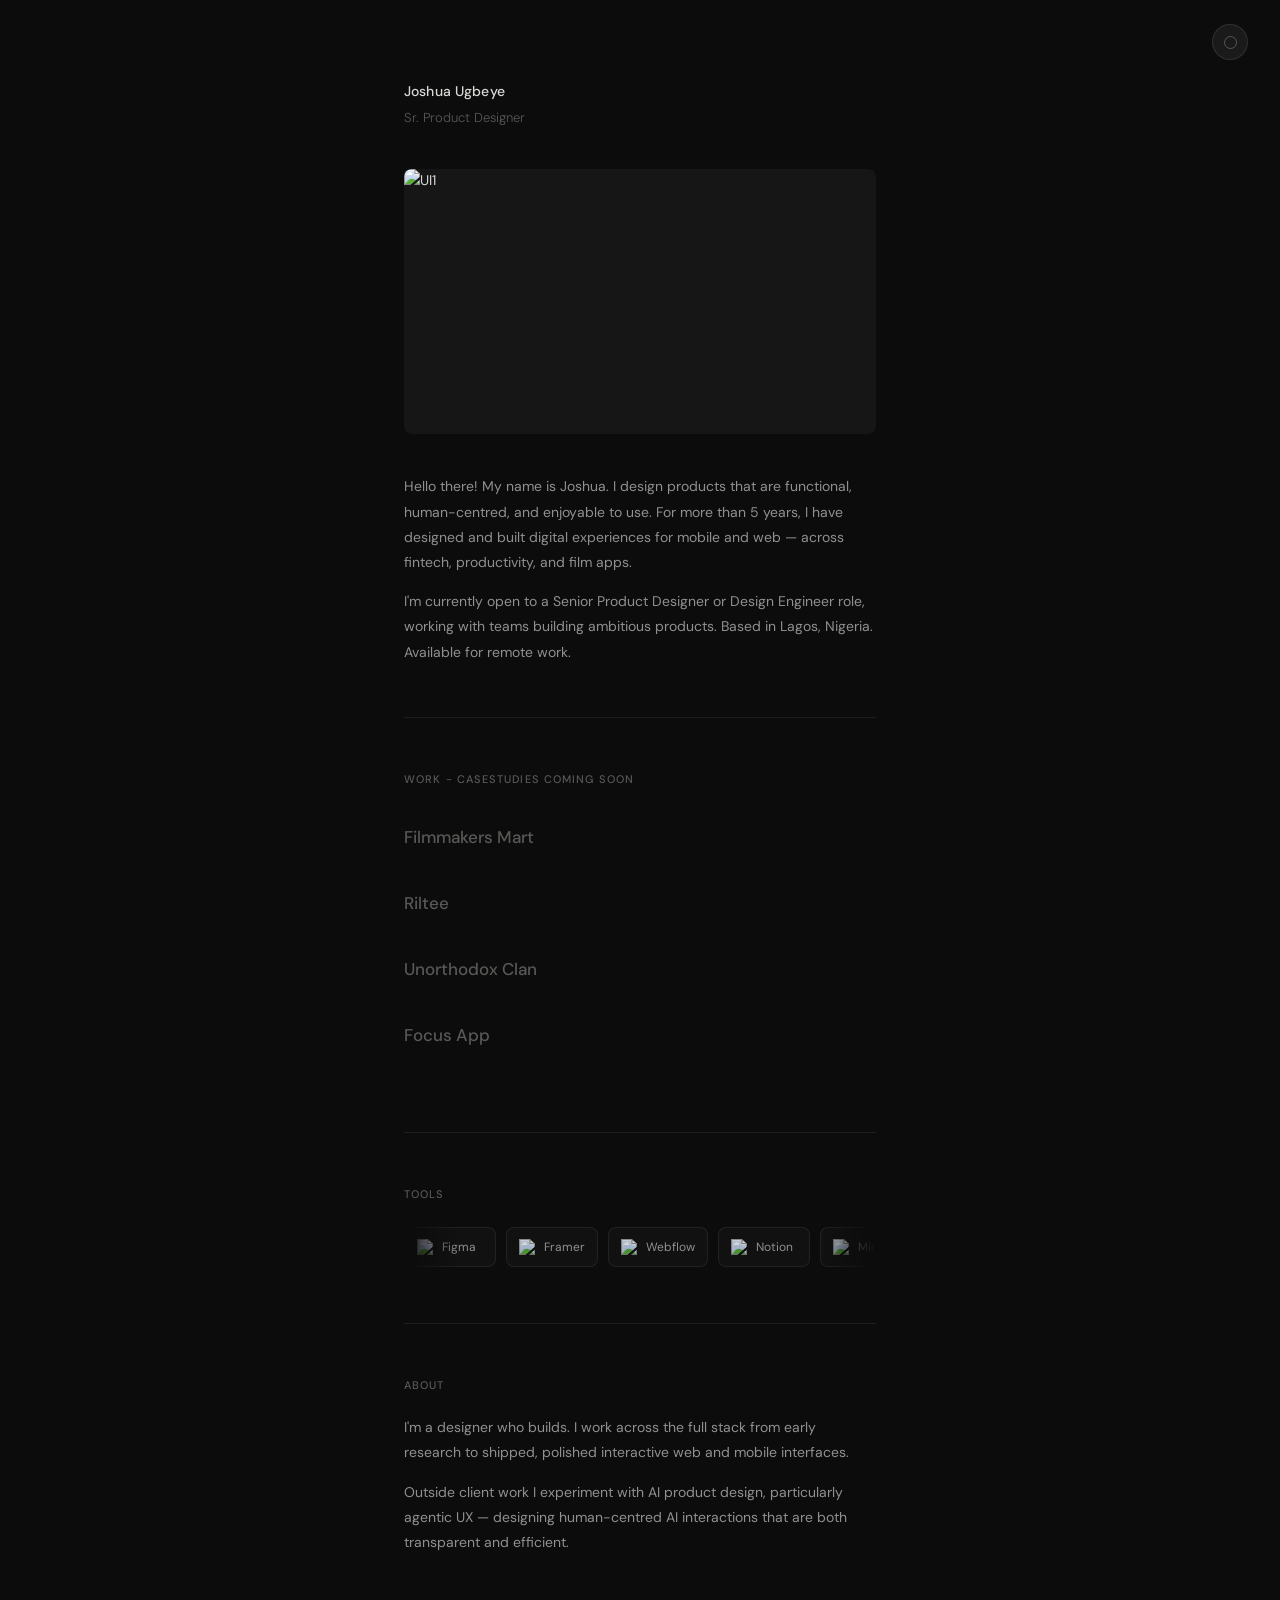
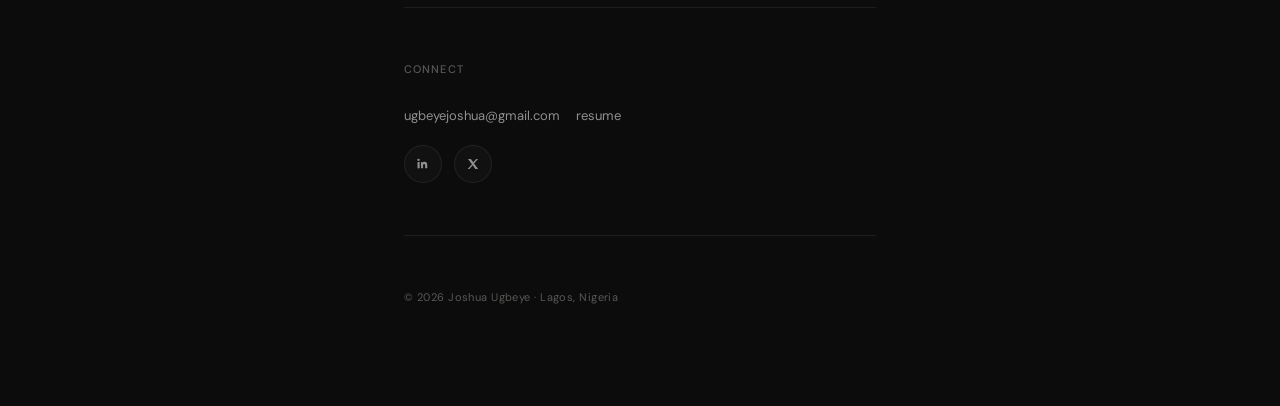
==== commit 88f743ff: "Refactor code structure for improved readability and maintainability" ====
--- a/index.html
+++ b/index.html
@@ -29,16 +29,16 @@
     <div class="featured">
       <div class="featured-slides" id="featuredSlides">
         <div class="featured-slide" data-index="0">
-          <img src="new_user.png" alt="Filmmakers Mart">
+          <img src="new_user.png" alt="UI1">
         </div>
         <div class="featured-slide" data-index="1">
-          <img src="Frame_1000009157.png" alt="Riltee">
+          <img src="bw.png" alt="UI2">
         </div>
         <div class="featured-slide" data-index="2">
-          <img src="Pricing_2.png" alt="Unorthodox Clan">
+          <img src="Pricing_2.png" alt="UI3">
         </div>
         <div class="featured-slide" data-index="3">
-          <img src="benefits.png" alt="Focus App">
+          <img src="benefits.png" alt="UI4">
         </div>
       </div>
     </div>
@@ -63,7 +63,7 @@
     <!-- WORK -->
     <section id="work" class="work">
       <div class="work-heading">
-        <p class="section-title">Work</p>
+        <p class="section-title">Work - casestudies coming soon</p>
       </div>
 
       <div class="work-showcase">
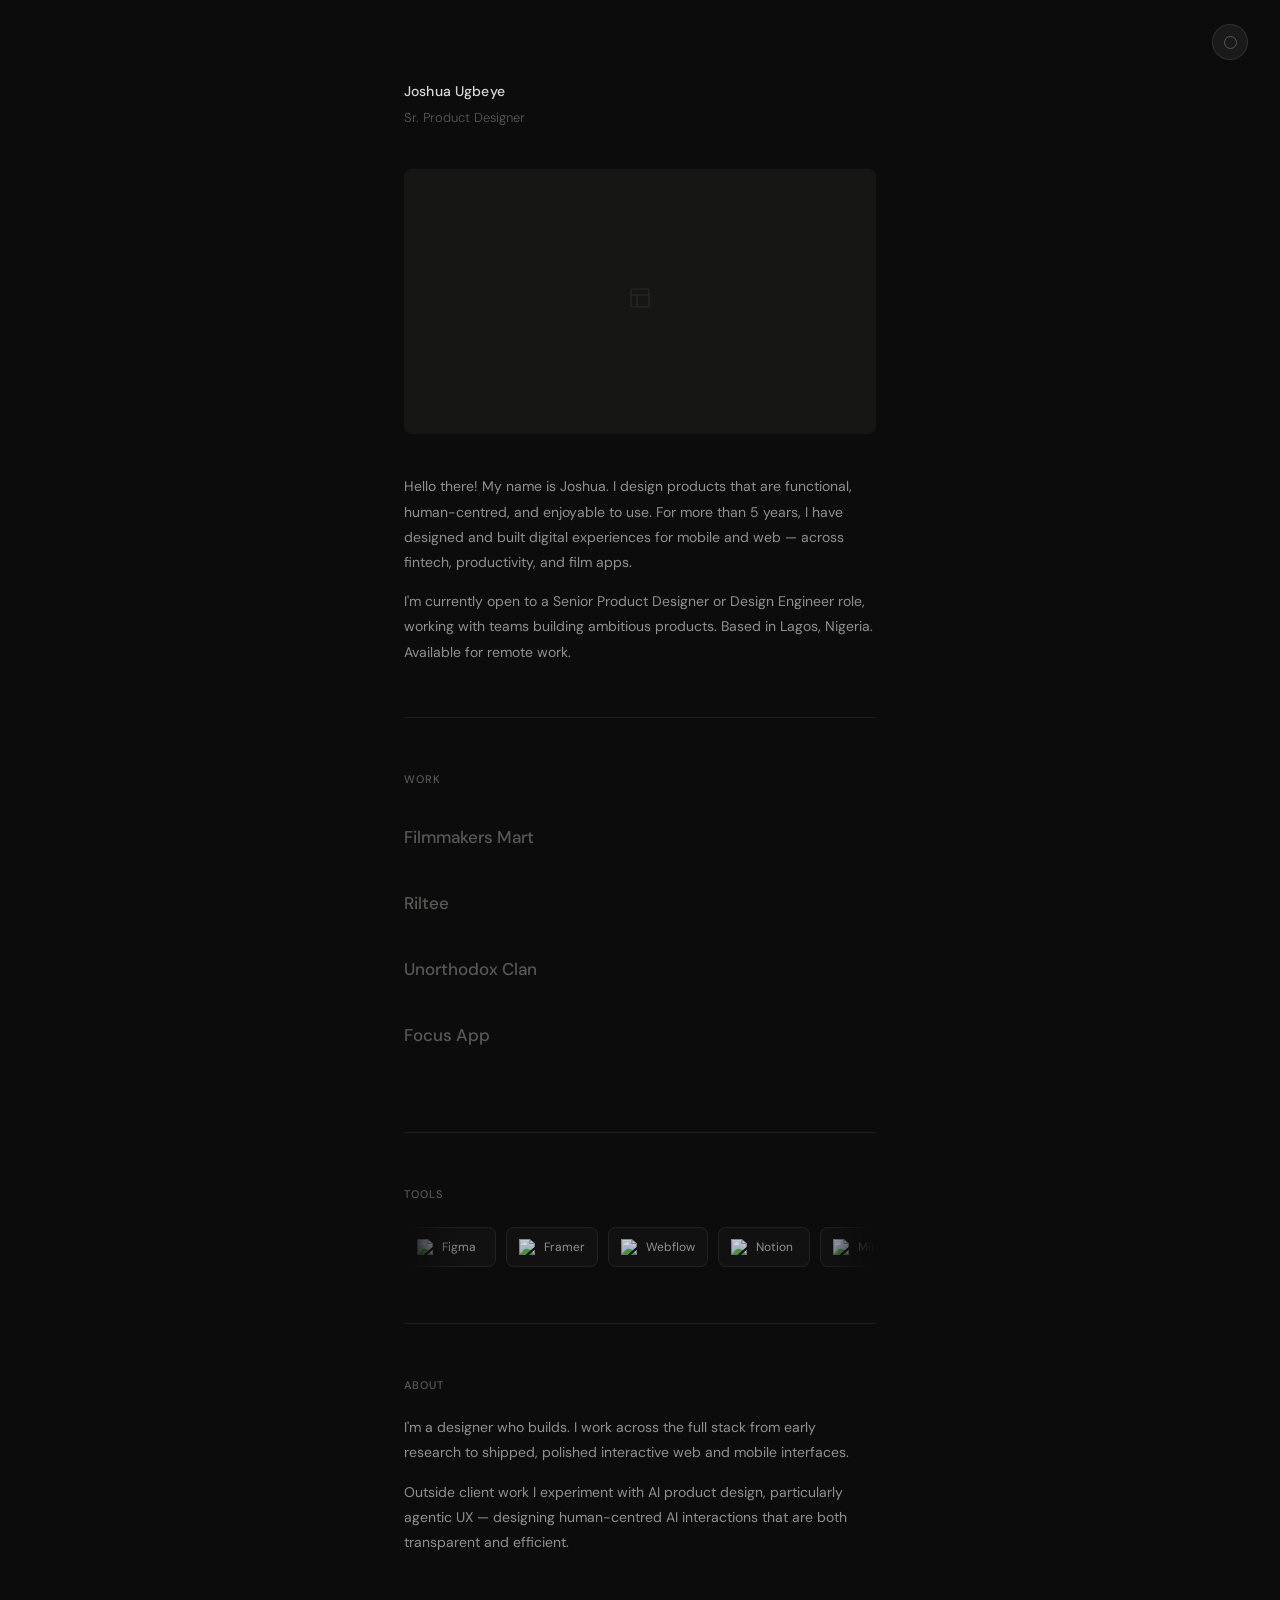
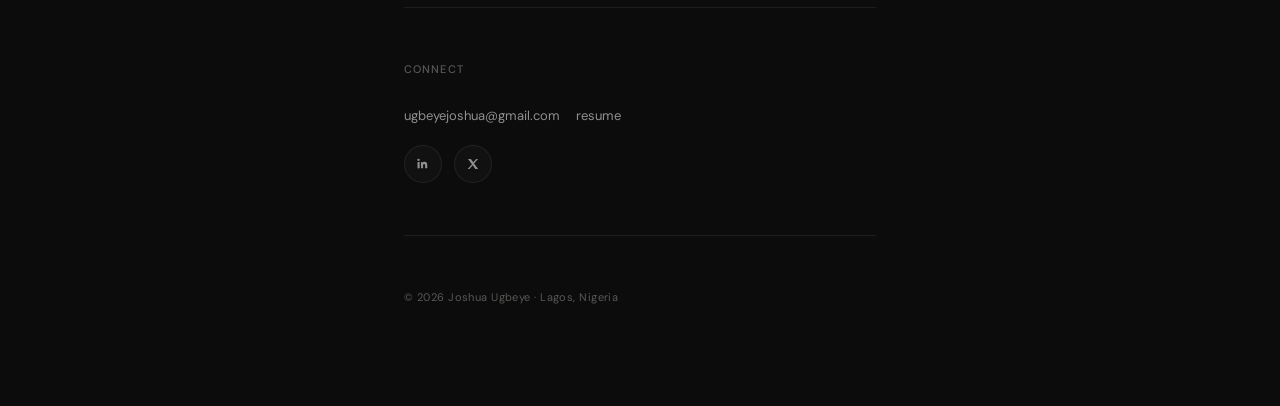
==== commit e61c7ebd: "feat: add case study page for Filmmakers Mart project with responsive design and image fallback" ====
--- a/index.html
+++ b/index.html
@@ -8,6 +8,19 @@
   <link rel="preconnect" href="https://fonts.gstatic.com" crossorigin>
   <link href="https://fonts.googleapis.com/css2?family=DM+Sans:ital,wght@0,300;0,400;0,500;1,300&display=swap" rel="stylesheet">
   <link rel="stylesheet" href="styles.css">
+  <style>
+    /* Fallback placeholder for broken images */
+    .img-fallback {
+      width: 100%; height: 100%;
+      display: flex; align-items: center; justify-content: center;
+      background: var(--surface-raised, #161615);
+      color: var(--text-muted, #585856);
+      font-size: 11px;
+      letter-spacing: 0.06em;
+      font-family: var(--sans);
+    }
+    .img-fallback svg { width: 24px; height: 24px; opacity: 0.3; display: block; margin: 0 auto 8px; }
+  </style>
 </head>
 <body>
 
@@ -29,16 +42,20 @@
     <div class="featured">
       <div class="featured-slides" id="featuredSlides">
         <div class="featured-slide" data-index="0">
-          <img src="new_user.png" alt="UI1">
+          <img src="new_user.png" alt="UI1"
+               onerror="this.outerHTML='<div class=\'img-fallback\'><svg viewBox=\'0 0 24 24\' fill=\'none\' stroke=\'currentColor\' stroke-width=\'1.2\'><rect x=\'3\' y=\'3\' width=\'18\' height=\'18\' rx=\'2\'/><path d=\'M3 9h18M9 21V9\'/></svg></div>'">
         </div>
         <div class="featured-slide" data-index="1">
-          <img src="bw.png" alt="UI2">
+          <img src="bw.png" alt="UI2"
+               onerror="this.outerHTML='<div class=\'img-fallback\'><svg viewBox=\'0 0 24 24\' fill=\'none\' stroke=\'currentColor\' stroke-width=\'1.2\'><rect x=\'3\' y=\'3\' width=\'18\' height=\'18\' rx=\'2\'/><path d=\'M3 9h18M9 21V9\'/></svg></div>'">
         </div>
         <div class="featured-slide" data-index="2">
-          <img src="Pricing_2.png" alt="UI3">
+          <img src="Pricing_2.png" alt="UI3"
+               onerror="this.outerHTML='<div class=\'img-fallback\'><svg viewBox=\'0 0 24 24\' fill=\'none\' stroke=\'currentColor\' stroke-width=\'1.2\'><rect x=\'3\' y=\'3\' width=\'18\' height=\'18\' rx=\'2\'/><path d=\'M3 9h18M9 21V9\'/></svg></div>'">
         </div>
         <div class="featured-slide" data-index="3">
-          <img src="benefits.png" alt="UI4">
+          <img src="benefits.png" alt="UI4"
+               onerror="this.outerHTML='<div class=\'img-fallback\'><svg viewBox=\'0 0 24 24\' fill=\'none\' stroke=\'currentColor\' stroke-width=\'1.2\'><rect x=\'3\' y=\'3\' width=\'18\' height=\'18\' rx=\'2\'/><path d=\'M3 9h18M9 21V9\'/></svg></div>'">
         </div>
       </div>
     </div>
@@ -63,14 +80,14 @@
     <!-- WORK -->
     <section id="work" class="work">
       <div class="work-heading">
-        <p class="section-title">Work - casestudies coming soon</p>
+        <p class="section-title">Work</p>
       </div>
 
       <div class="work-showcase">
         <ul class="folio-list" aria-label="Selected work">
 
           <li class="folio-item" data-work-index="0">
-            <a href="#">
+            <a href="casestudy.html">
               <span class="folio-title">Filmmakers Mart</span>
               <span class="folio-meta">Research &middot; Dashboard &middot; Development &middot; 2025</span>
             </a>
@@ -101,16 +118,20 @@
 
         <div class="folio-preview" aria-hidden="true">
           <div class="folio-frame frame-1">
-            <img src="new_user.png" alt="">
+            <img src="new_user.png" alt=""
+                 onerror="this.outerHTML='<div class=\'img-fallback\'></div>'">
           </div>
           <div class="folio-frame frame-2">
-            <img src="Frame_1000009157.png" alt="">
+            <img src="Frame_1000009157.png" alt=""
+                 onerror="this.outerHTML='<div class=\'img-fallback\'></div>'">
           </div>
           <div class="folio-frame frame-3">
-            <img src="Pricing_2.png" alt="">
+            <img src="Pricing_2.png" alt=""
+                 onerror="this.outerHTML='<div class=\'img-fallback\'></div>'">
           </div>
           <div class="folio-frame frame-4">
-            <img src="benefits.png" alt="">
+            <img src="benefits.png" alt=""
+                 onerror="this.outerHTML='<div class=\'img-fallback\'></div>'">
           </div>
         </div>
       </div>
@@ -213,17 +234,12 @@
 
   <script>
     // ─── Featured: clip-path wipe transition ───────────────────────────
-    // Instead of a crossfade, each new image wipes in from left to right
-    // using clip-path. The outgoing image simultaneously wipes out right to left.
-    // This creates a sharp, physical "panel" feel — no dissolve.
-
     const slides     = document.querySelectorAll('.featured-slide');
-    const DURATION   = 700;   // ms — wipe speed
-    const INTERVAL   = 4000;  // ms — time between wipes
+    const DURATION   = 700;
+    const INTERVAL   = 4000;
     let current      = 0;
     let isAnimating  = false;
 
-    // Set first slide visible immediately, no transition
     slides[0].classList.add('is-active');
 
     function wipeTo(nextIndex) {
@@ -233,23 +249,18 @@
       const outgoing = slides[current];
       const incoming = slides[nextIndex];
 
-      // Position incoming: clipped fully to the right (invisible)
       incoming.style.transition = 'none';
       incoming.style.clipPath   = 'inset(0 100% 0 0)';
       incoming.classList.add('is-active');
 
-      // Force a paint before starting transition
       incoming.getBoundingClientRect();
 
-      // Wipe incoming in from left → right
       incoming.style.transition = `clip-path ${DURATION}ms cubic-bezier(0.76, 0, 0.24, 1)`;
       incoming.style.clipPath   = 'inset(0 0% 0 0)';
 
-      // Wipe outgoing out from left → right
       outgoing.style.transition = `clip-path ${DURATION}ms cubic-bezier(0.76, 0, 0.24, 1)`;
       outgoing.style.clipPath   = 'inset(0 0 0 100%)';
 
-      // Clean up after animation
       setTimeout(() => {
         outgoing.classList.remove('is-active');
         outgoing.style.transition = 'none';
@@ -259,7 +270,6 @@
       }, DURATION);
     }
 
-    // Auto-advance
     setInterval(() => {
       wipeTo((current + 1) % slides.length);
     }, INTERVAL);
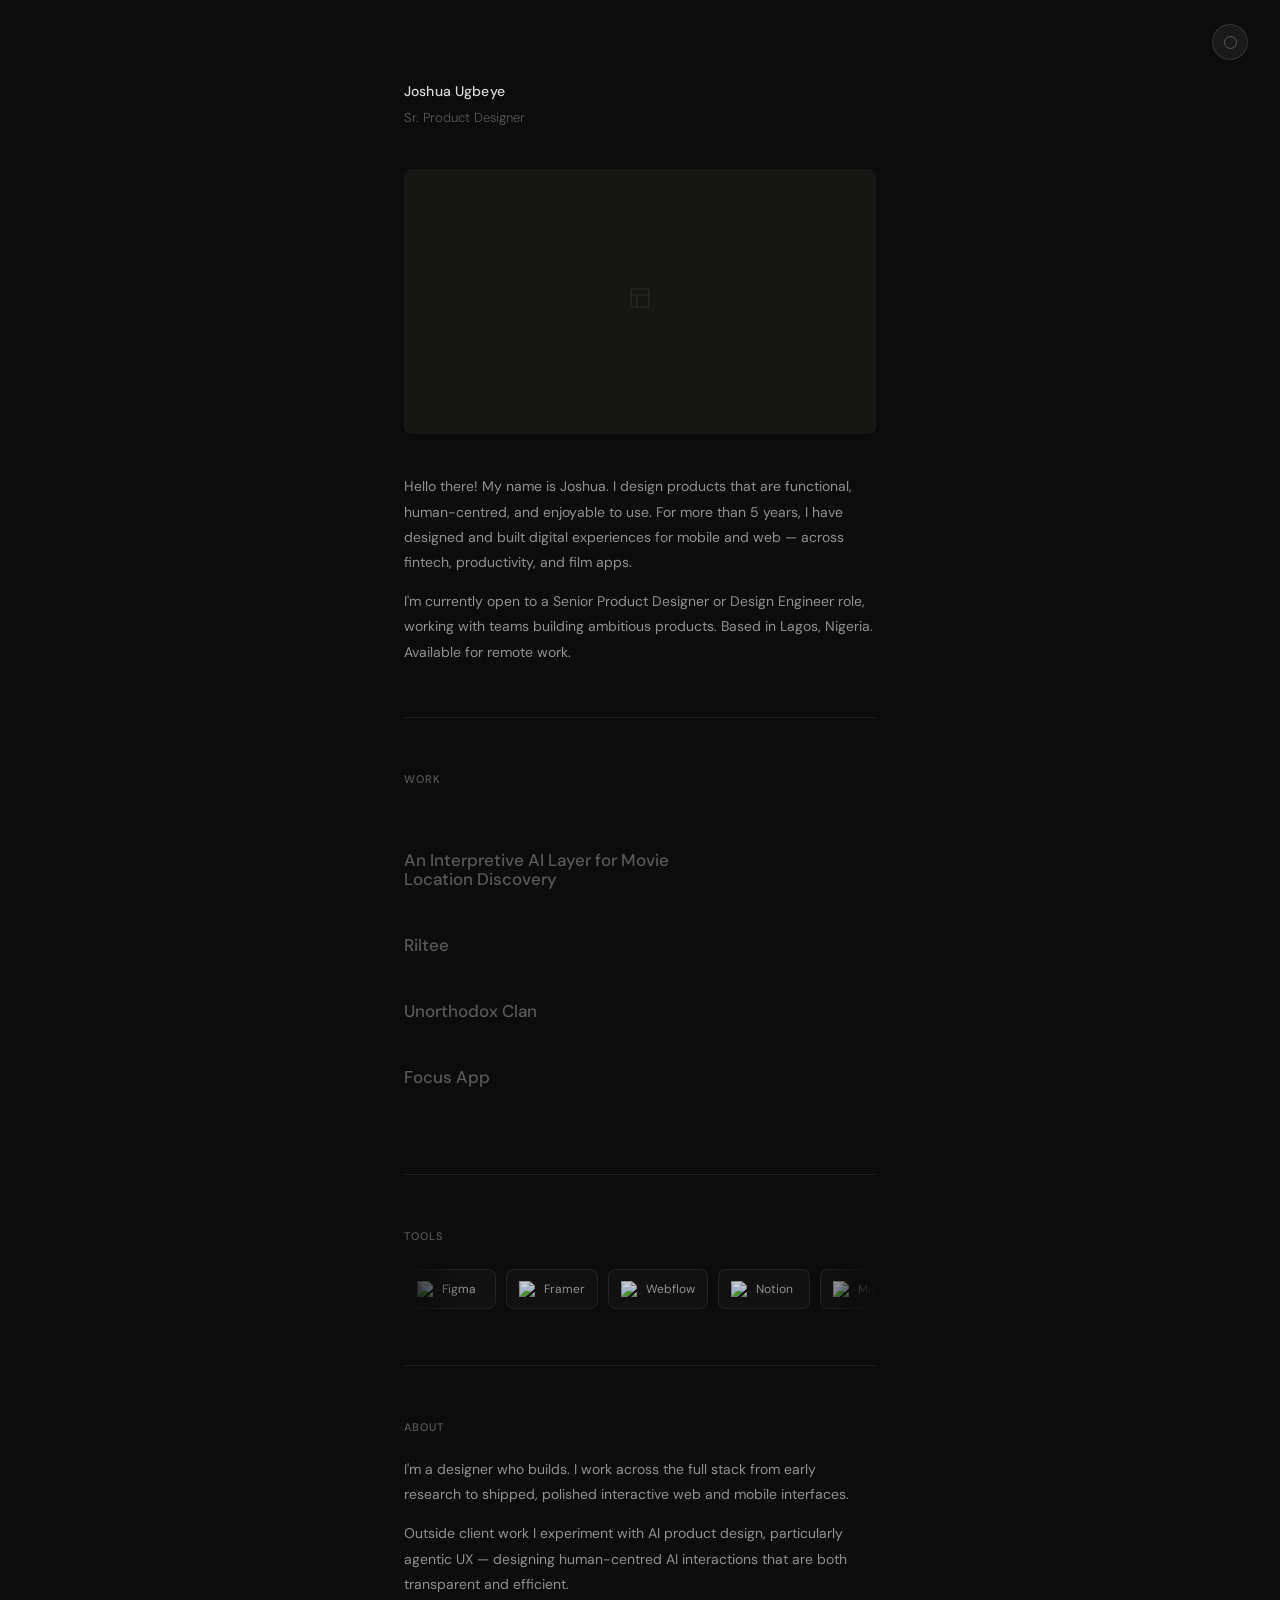
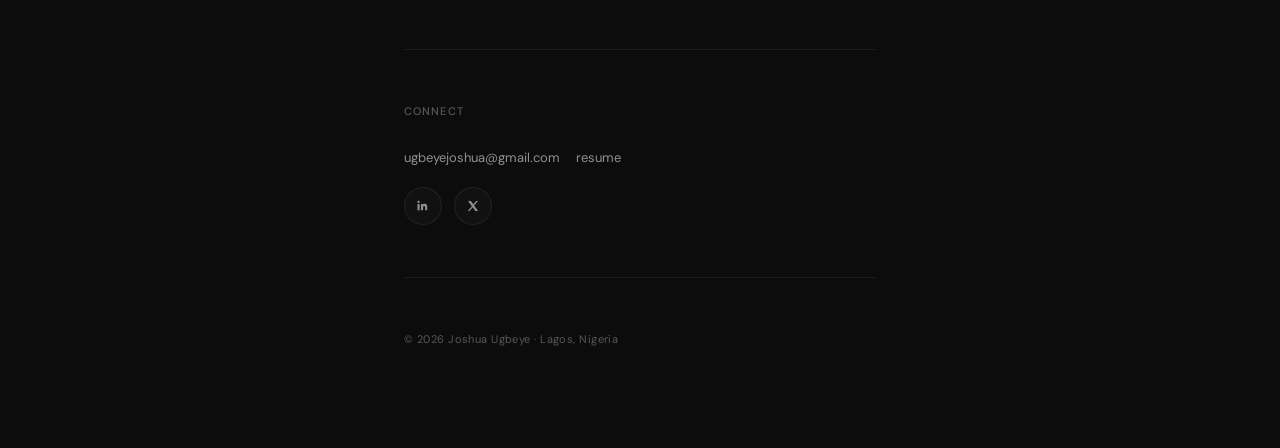
==== commit b12f8129: "feat: update Filmmakers Mart case study link and create new case study page - Changed the link for t" ====
--- a/index.html
+++ b/index.html
@@ -87,9 +87,10 @@
         <ul class="folio-list" aria-label="Selected work">
 
           <li class="folio-item" data-work-index="0">
-            <a href="casestudy.html">
-              <span class="folio-title">Filmmakers Mart</span>
-              <span class="folio-meta">Research &middot; Dashboard &middot; Development &middot; 2025</span>
+            <a href="fmmcasestudy.html">
+              <span class="folio-meta">Filmmakers Mart &middot; 2025</span>
+              <span class="folio-title">An Interpretive AI Layer for Movie Location Discovery</span>
+              <span class="folio-meta">Research &middot; Dashboard &middot; Development</span>
             </a>
           </li>
 
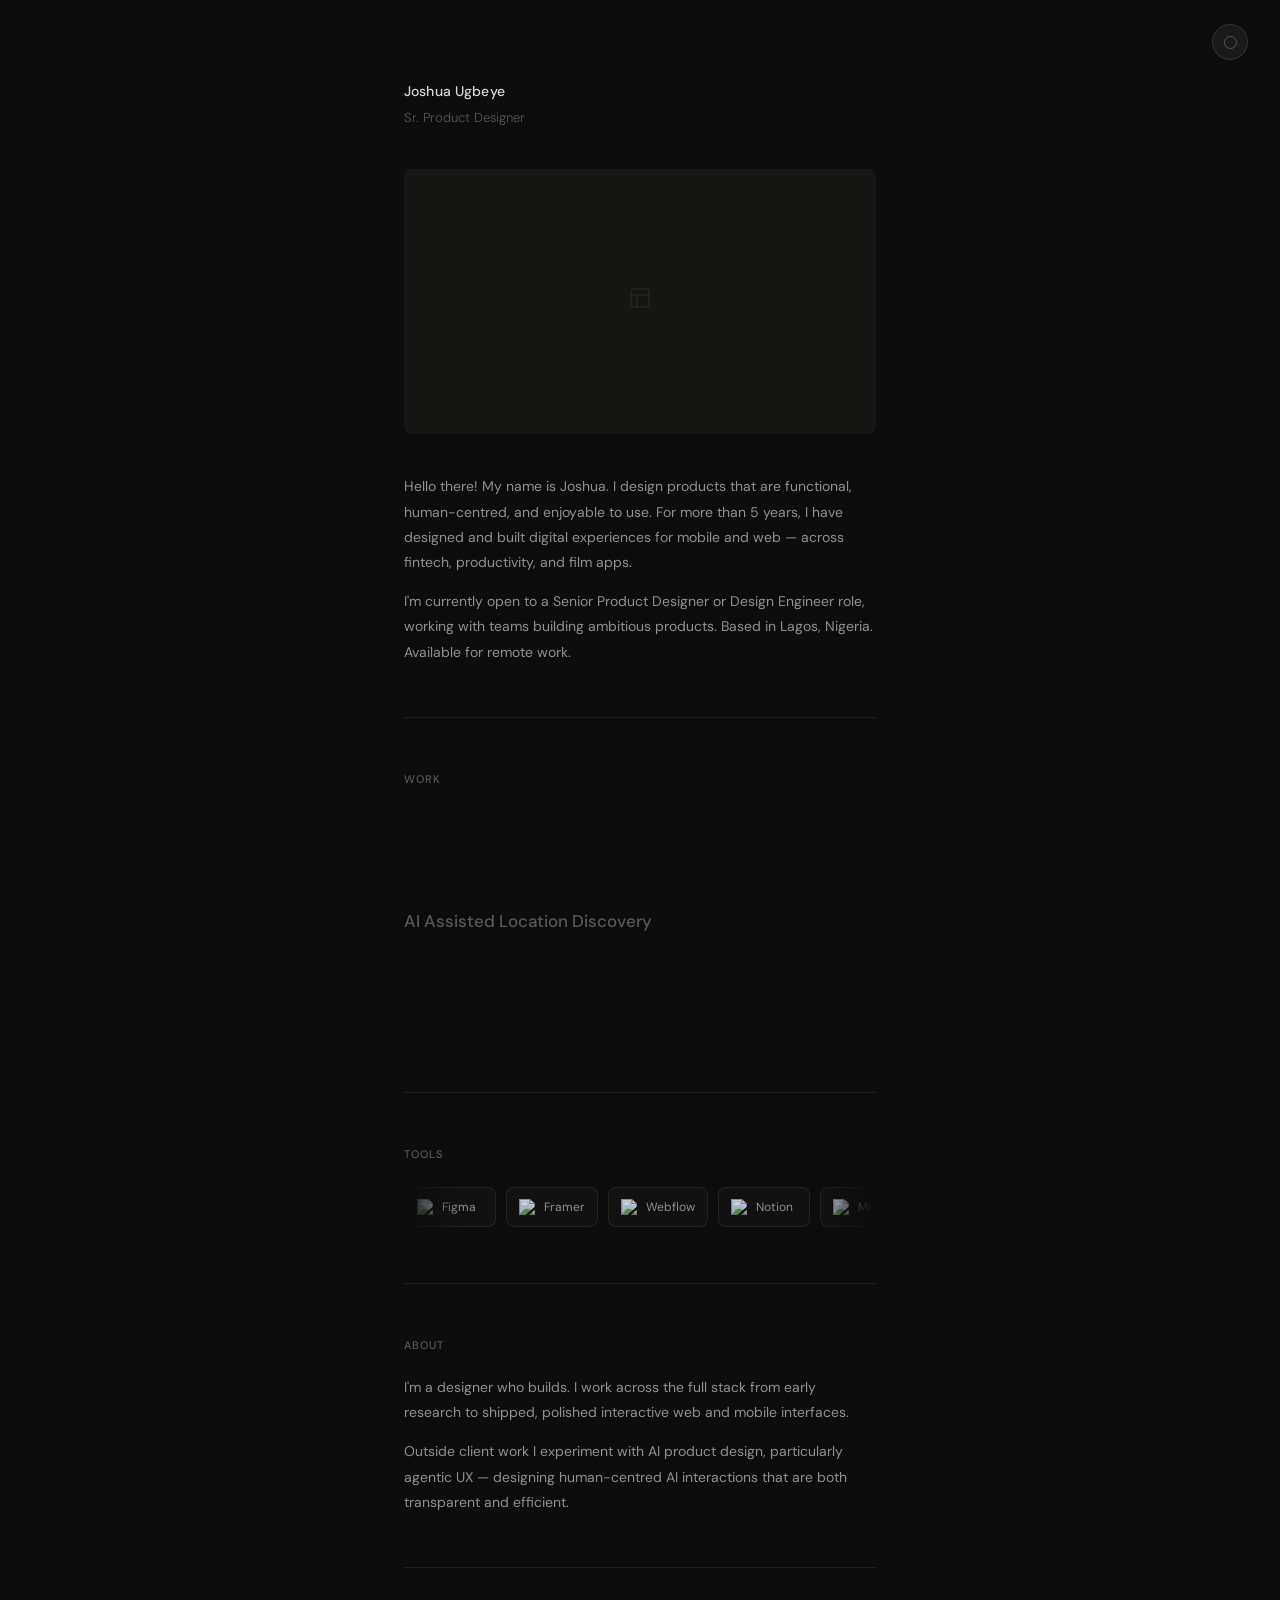
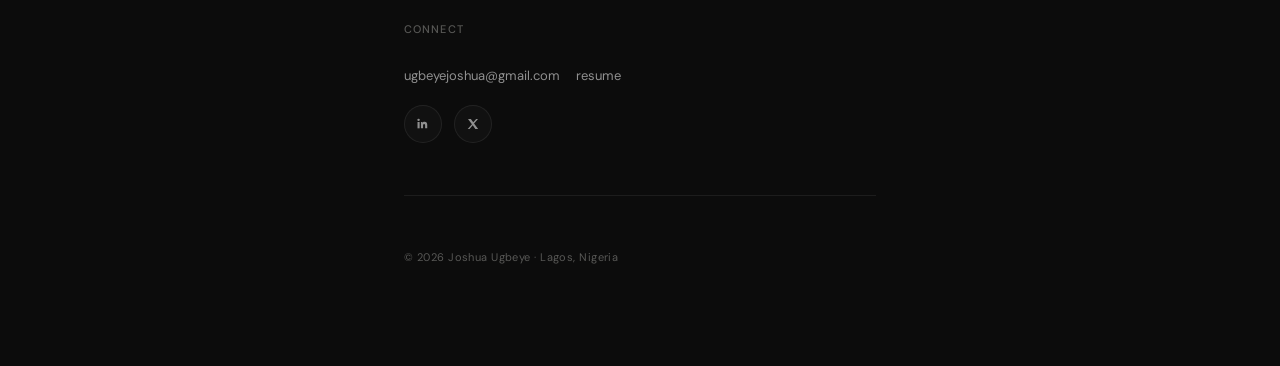
==== commit 6bc6bfca: "feat: update case study title for clarity and comment out unused portfolio item" ====
--- a/index.html
+++ b/index.html
@@ -89,12 +89,12 @@
           <li class="folio-item" data-work-index="0">
             <a href="fmmcasestudy.html">
               <span class="folio-meta">Filmmakers Mart &middot; 2025</span>
-              <span class="folio-title">An Interpretive AI Layer for Movie Location Discovery</span>
+              <span class="folio-title">AI Assisted Location Discovery</span>
               <span class="folio-meta">Research &middot; Dashboard &middot; Development</span>
             </a>
           </li>
 
-          <li class="folio-item" data-work-index="1">
+          <!-- <li class="folio-item" data-work-index="1">
             <a href="#">
               <span class="folio-title">Riltee</span>
               <span class="folio-meta">Website &middot; Dashboard &middot; Development &middot; 2025</span>
@@ -113,7 +113,7 @@
               <span class="folio-title">Focus App</span>
               <span class="folio-meta">Product Design &middot; Prototyping &middot; 2024</span>
             </a>
-          </li>
+          </li> -->
 
         </ul>
 
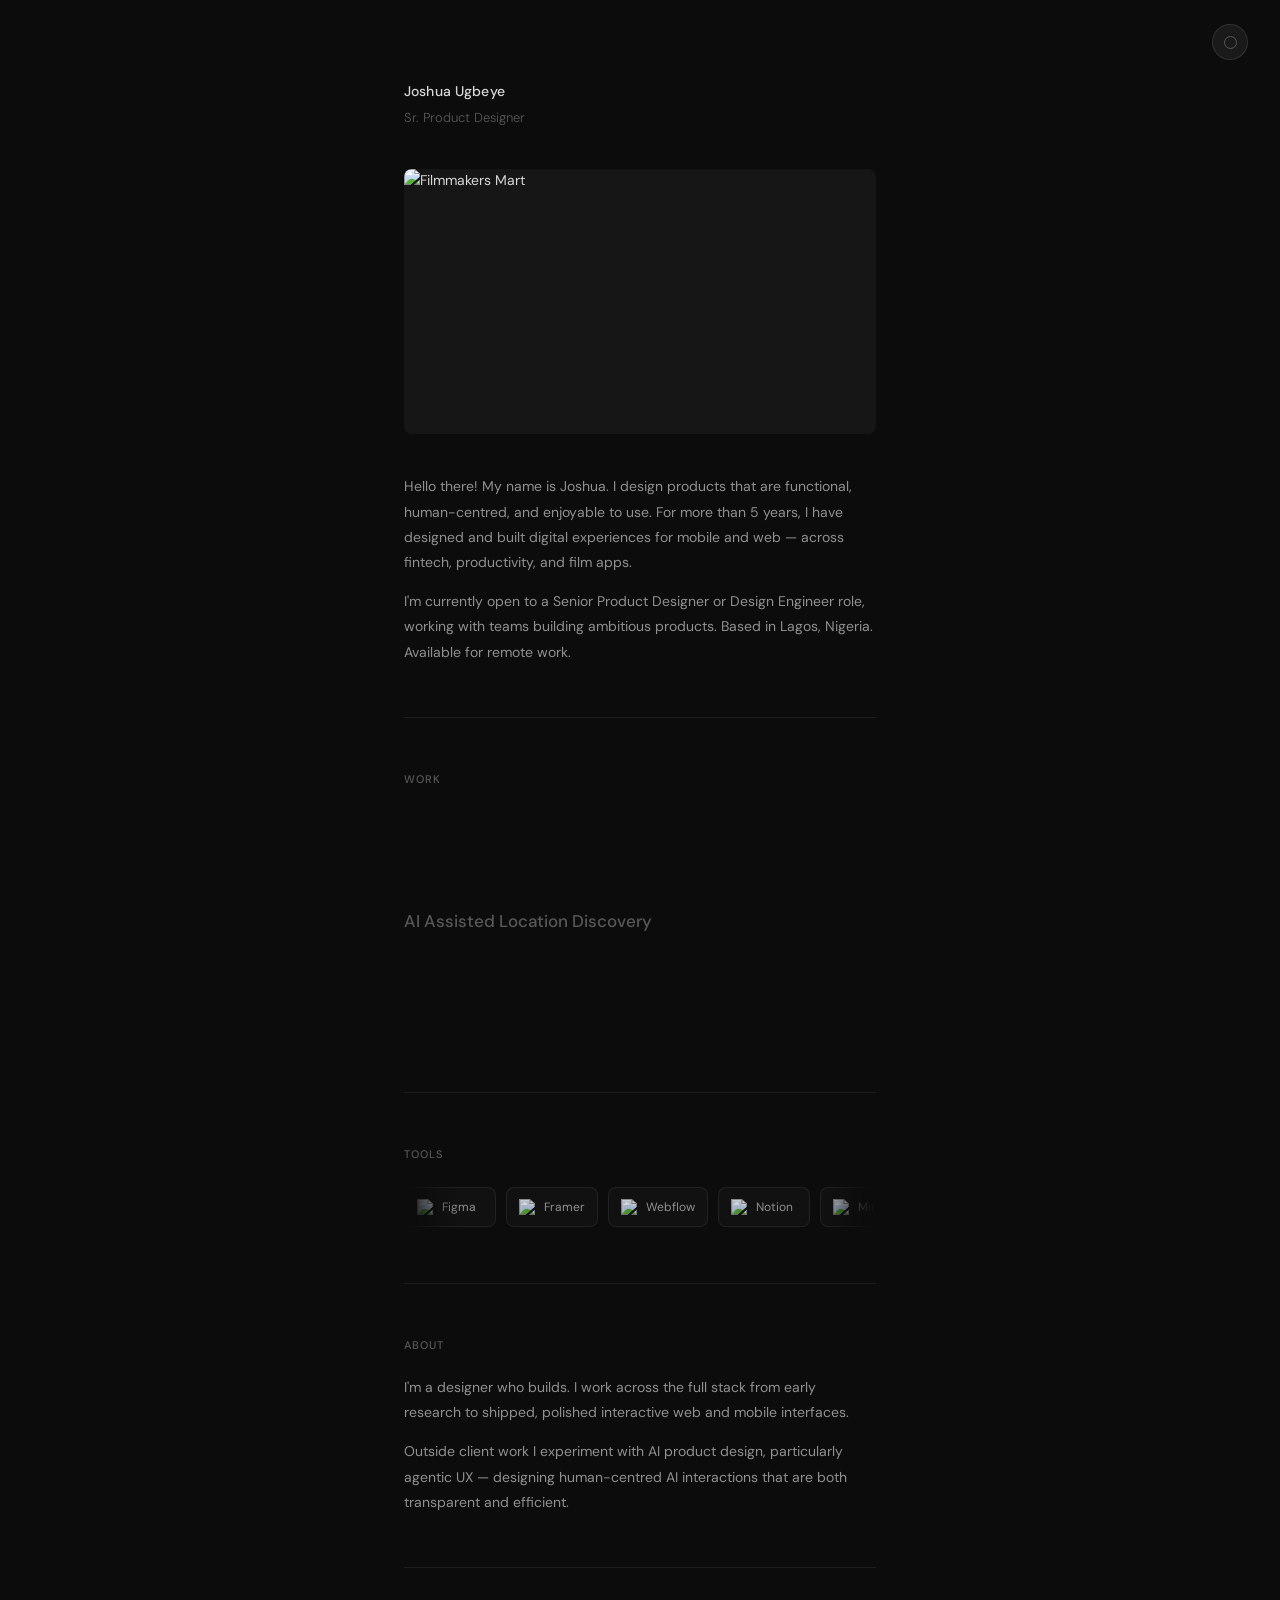
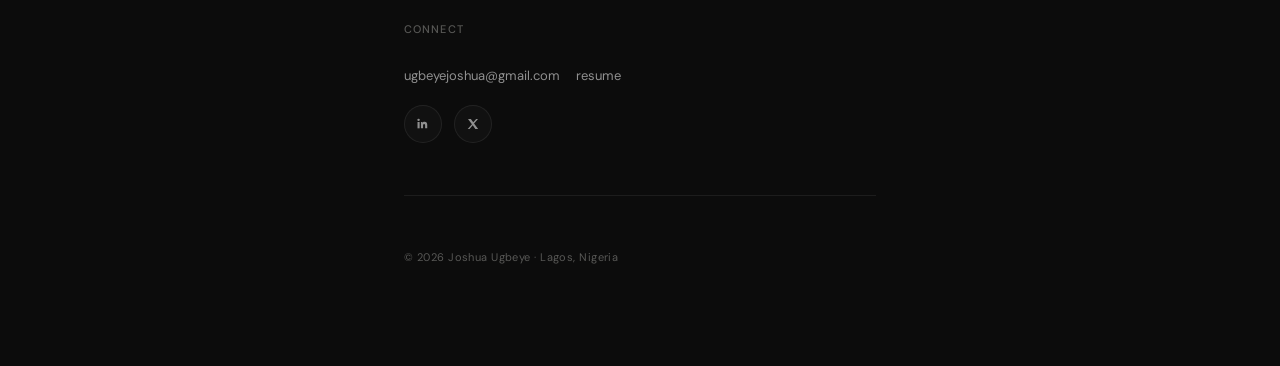
==== commit bcc9fbb4: "Refactor code structure for improved readability and maintainability" ====
--- a/index.html
+++ b/index.html
@@ -8,19 +8,6 @@
   <link rel="preconnect" href="https://fonts.gstatic.com" crossorigin>
   <link href="https://fonts.googleapis.com/css2?family=DM+Sans:ital,wght@0,300;0,400;0,500;1,300&display=swap" rel="stylesheet">
   <link rel="stylesheet" href="styles.css">
-  <style>
-    /* Fallback placeholder for broken images */
-    .img-fallback {
-      width: 100%; height: 100%;
-      display: flex; align-items: center; justify-content: center;
-      background: var(--surface-raised, #161615);
-      color: var(--text-muted, #585856);
-      font-size: 11px;
-      letter-spacing: 0.06em;
-      font-family: var(--sans);
-    }
-    .img-fallback svg { width: 24px; height: 24px; opacity: 0.3; display: block; margin: 0 auto 8px; }
-  </style>
 </head>
 <body>
 
@@ -38,24 +25,20 @@
       <p class="identity-role">Sr. Product Designer</p>
     </header>
 
-    <!-- FEATURED — wipe transition between project images -->
+    <!-- FEATURED — instant cut between project images -->
     <div class="featured">
       <div class="featured-slides" id="featuredSlides">
-        <div class="featured-slide" data-index="0">
-          <img src="new_user.png" alt="UI1"
-               onerror="this.outerHTML='<div class=\'img-fallback\'><svg viewBox=\'0 0 24 24\' fill=\'none\' stroke=\'currentColor\' stroke-width=\'1.2\'><rect x=\'3\' y=\'3\' width=\'18\' height=\'18\' rx=\'2\'/><path d=\'M3 9h18M9 21V9\'/></svg></div>'">
-        </div>
-        <div class="featured-slide" data-index="1">
-          <img src="bw.png" alt="UI2"
-               onerror="this.outerHTML='<div class=\'img-fallback\'><svg viewBox=\'0 0 24 24\' fill=\'none\' stroke=\'currentColor\' stroke-width=\'1.2\'><rect x=\'3\' y=\'3\' width=\'18\' height=\'18\' rx=\'2\'/><path d=\'M3 9h18M9 21V9\'/></svg></div>'">
-        </div>
-        <div class="featured-slide" data-index="2">
-          <img src="Pricing_2.png" alt="UI3"
-               onerror="this.outerHTML='<div class=\'img-fallback\'><svg viewBox=\'0 0 24 24\' fill=\'none\' stroke=\'currentColor\' stroke-width=\'1.2\'><rect x=\'3\' y=\'3\' width=\'18\' height=\'18\' rx=\'2\'/><path d=\'M3 9h18M9 21V9\'/></svg></div>'">
-        </div>
-        <div class="featured-slide" data-index="3">
-          <img src="benefits.png" alt="UI4"
-               onerror="this.outerHTML='<div class=\'img-fallback\'><svg viewBox=\'0 0 24 24\' fill=\'none\' stroke=\'currentColor\' stroke-width=\'1.2\'><rect x=\'3\' y=\'3\' width=\'18\' height=\'18\' rx=\'2\'/><path d=\'M3 9h18M9 21V9\'/></svg></div>'">
+        <div class="featured-slide">
+          <img src="new_user.png" alt="Filmmakers Mart">
+        </div>
+        <div class="featured-slide">
+          <img src="Frame_1000009157.png" alt="Riltee">
+        </div>
+        <div class="featured-slide">
+          <img src="Pricing_2.png" alt="Unorthodox Clan">
+        </div>
+        <div class="featured-slide">
+          <img src="benefits.png" alt="Focus App">
         </div>
       </div>
     </div>
@@ -94,45 +77,41 @@
             </a>
           </li>
 
-          <!-- <li class="folio-item" data-work-index="1">
+          <!-- Uncomment when ready:
+          <li class="folio-item" data-work-index="1">
             <a href="#">
               <span class="folio-title">Riltee</span>
               <span class="folio-meta">Website &middot; Dashboard &middot; Development &middot; 2025</span>
             </a>
           </li>
-
           <li class="folio-item" data-work-index="2">
             <a href="#">
               <span class="folio-title">Unorthodox Clan</span>
               <span class="folio-meta">Website &middot; Branding &middot; Development &middot; 2024</span>
             </a>
           </li>
-
           <li class="folio-item" data-work-index="3">
             <a href="#">
               <span class="folio-title">Focus App</span>
               <span class="folio-meta">Product Design &middot; Prototyping &middot; 2024</span>
             </a>
-          </li> -->
+          </li>
+          -->
 
         </ul>
 
         <div class="folio-preview" aria-hidden="true">
           <div class="folio-frame frame-1">
-            <img src="new_user.png" alt=""
-                 onerror="this.outerHTML='<div class=\'img-fallback\'></div>'">
+            <img src="new_user.png" alt="">
           </div>
           <div class="folio-frame frame-2">
-            <img src="Frame_1000009157.png" alt=""
-                 onerror="this.outerHTML='<div class=\'img-fallback\'></div>'">
+            <img src="Frame_1000009157.png" alt="">
           </div>
           <div class="folio-frame frame-3">
-            <img src="Pricing_2.png" alt=""
-                 onerror="this.outerHTML='<div class=\'img-fallback\'></div>'">
+            <img src="Pricing_2.png" alt="">
           </div>
           <div class="folio-frame frame-4">
-            <img src="benefits.png" alt=""
-                 onerror="this.outerHTML='<div class=\'img-fallback\'></div>'">
+            <img src="benefits.png" alt="">
           </div>
         </div>
       </div>
@@ -159,7 +138,6 @@
             <li class="tool-item"><img src="https://cdn.simpleicons.org/nextdotjs/9A9A96" alt="Next.js"><span>Next.js</span></li>
             <li class="tool-item"><img src="https://cdn.simpleicons.org/github/9A9A96" alt="GitHub"><span>GitHub</span></li>
           </ul>
-          <!-- Duplicate for seamless loop -->
           <ul class="tools-list" aria-hidden="true">
             <li class="tool-item"><img src="https://cdn.simpleicons.org/figma/9A9A96" alt=""><span>Figma</span></li>
             <li class="tool-item"><img src="https://cdn.simpleicons.org/framer/9A9A96" alt=""><span>Framer</span></li>
@@ -234,49 +212,21 @@
   </main>
 
   <script>
-    // ─── Featured: clip-path wipe transition ───────────────────────────
-    const slides     = document.querySelectorAll('.featured-slide');
-    const DURATION   = 700;
-    const INTERVAL   = 4000;
-    let current      = 0;
-    let isAnimating  = false;
-
+    // ─── Featured: instant cut — no transition ───────────────────────
+    const slides  = document.querySelectorAll('.featured-slide');
+    let current   = 0;
+
+    // Show first slide immediately
     slides[0].classList.add('is-active');
 
-    function wipeTo(nextIndex) {
-      if (isAnimating || nextIndex === current) return;
-      isAnimating = true;
-
-      const outgoing = slides[current];
-      const incoming = slides[nextIndex];
-
-      incoming.style.transition = 'none';
-      incoming.style.clipPath   = 'inset(0 100% 0 0)';
-      incoming.classList.add('is-active');
-
-      incoming.getBoundingClientRect();
-
-      incoming.style.transition = `clip-path ${DURATION}ms cubic-bezier(0.76, 0, 0.24, 1)`;
-      incoming.style.clipPath   = 'inset(0 0% 0 0)';
-
-      outgoing.style.transition = `clip-path ${DURATION}ms cubic-bezier(0.76, 0, 0.24, 1)`;
-      outgoing.style.clipPath   = 'inset(0 0 0 100%)';
-
-      setTimeout(() => {
-        outgoing.classList.remove('is-active');
-        outgoing.style.transition = 'none';
-        outgoing.style.clipPath   = 'inset(0 100% 0 0)';
-        current     = nextIndex;
-        isAnimating = false;
-      }, DURATION);
-    }
-
     setInterval(() => {
-      wipeTo((current + 1) % slides.length);
-    }, INTERVAL);
-
-
-    // ─── Work section: hover preview ──────────────────────────────────
+      slides[current].classList.remove('is-active');
+      current = (current + 1) % slides.length;
+      slides[current].classList.add('is-active');
+    }, 3000);
+
+
+    // ─── Work section: hover preview ─────────────────────────────────
     const workItems  = document.querySelectorAll('.folio-item');
     const workFrames = document.querySelectorAll('.folio-frame');
 
@@ -308,8 +258,7 @@
 
 
     // ─── Theme toggle ─────────────────────────────────────────────────
-    const toggle = document.getElementById('themeToggle');
-    toggle.addEventListener('click', () => {
+    document.getElementById('themeToggle').addEventListener('click', () => {
       document.body.classList.toggle('light');
     });
 
--- a/styles.css
+++ b/styles.css
@@ -9,7 +9,7 @@
    5.  Nav + Toggle
    6.  Main layout
    7.  Identity
-   8.  Featured (wipe transition)
+   8.  Featured
    9.  Bio
    10. Rule
    11. Work
@@ -99,7 +99,6 @@
   background: var(--border);
 }
 
-/* Sun/moon icon drawn in CSS */
 .toggle-icon {
   position: relative;
   width: 13px;
@@ -150,7 +149,7 @@
 }
 
 
-/* ─── 8. FEATURED — wipe transition ─── */
+/* ─── 8. FEATURED — instant cut, no transition ─── */
 .featured {
   margin-bottom: 40px;
 }
@@ -160,7 +159,7 @@
   width: 100%;
   aspect-ratio: 16 / 9;
   border-radius: 8px;
-  overflow: hidden;            /* clips the wipe at the edges */
+  overflow: hidden;
   background: #161616;
 }
 
@@ -168,17 +167,16 @@
   background: #E0E0DE;
 }
 
-/* Every slide stacks on top of each other */
+/* All slides hidden by default */
 .featured-slide {
   position: absolute;
   inset: 0;
-  /* Start clipped off to the right — invisible by default */
-  clip-path: inset(0 100% 0 0);
-}
-
-/* Active slide is fully visible */
+  display: none;        /* hidden — no animation, no clip-path */
+}
+
+/* Only the active slide is shown — instant, no transition */
 .featured-slide.is-active {
-  clip-path: inset(0 0% 0 0);
+  display: block;
 }
 
 .featured-slide img {
@@ -304,7 +302,6 @@
   transition: opacity 0.35s ease, transform 0.35s ease;
 }
 
-/* Each frame gets a slightly different size and tilt */
 .frame-1 {
   width: min(100%, 145px);
   aspect-ratio: 4 / 5;
@@ -336,11 +333,9 @@
   display: block;
 }
 
-/* Active frame lifts and straightens */
 .folio-frame.is-active {
   opacity: 1;
   z-index: 5;
-  filter: saturate(1.1);
 }
 
 .frame-1.is-active { transform: translate(-50%, -50%) rotate(0deg) translateY(-4px) scale(1.01); }
@@ -429,19 +424,9 @@
   gap: 12px;
 }
 
-.connect-row {
-  display: flex;
-  align-items: center;
-}
-
-.connect-copy-row {
-  flex-wrap: wrap;
-  gap: 10px 16px;
-}
-
-.connect-icon-row {
-  gap: 12px;
-}
+.connect-row { display: flex; align-items: center; }
+.connect-copy-row { flex-wrap: wrap; gap: 10px 16px; }
+.connect-icon-row { gap: 12px; }
 
 .connect-copy-row a {
   min-height: 34px;
@@ -489,10 +474,8 @@
 
 .sr-only {
   position: absolute;
-  width: 1px;
-  height: 1px;
-  padding: 0;
-  margin: -1px;
+  width: 1px; height: 1px;
+  padding: 0; margin: -1px;
   overflow: hidden;
   clip: rect(0, 0, 0, 0);
   white-space: nowrap;
@@ -518,54 +501,21 @@
 /* ─── 17. MOBILE ─── */
 @media (max-width: 860px) {
   .work { min-height: 0; }
-
-  .work-showcase {
-    grid-template-columns: 1fr;
-    gap: 26px;
-  }
-
+  .work-showcase { grid-template-columns: 1fr; gap: 26px; }
   .folio-preview { display: none; }
 }
 
 @media (max-width: 600px) {
-  main {
-    padding: 72px 20px 80px;
-  }
-
-  nav {
-    top: 20px;
-    right: 20px;
-  }
-
+  main { padding: 72px 20px 80px; }
+  nav { top: 20px; right: 20px; }
   .work-heading { margin-bottom: 24px; }
 
-  .folio-item a {
-    gap: 6px;
-    padding: 10px 0;
-  }
-
+  .folio-item a { gap: 6px; padding: 10px 0; }
   .folio-item.is-active a,
-  .folio-item a:hover {
-    transform: none;
-  }
-
-  .folio-meta {
-    opacity: 1;
-    transform: none;
-  }
+  .folio-item a:hover { transform: none; }
+  .folio-meta { opacity: 1; transform: none; }
 }
 
 @media (prefers-reduced-motion: reduce) {
-  .featured-slide {
-    clip-path: none !important;
-    transition: none !important;
-  }
-
-  .featured-slide:not(.is-active) {
-    display: none;
-  }
-
-  .tools-track {
-    animation: none;
-  }
+  .tools-track { animation: none; }
 }
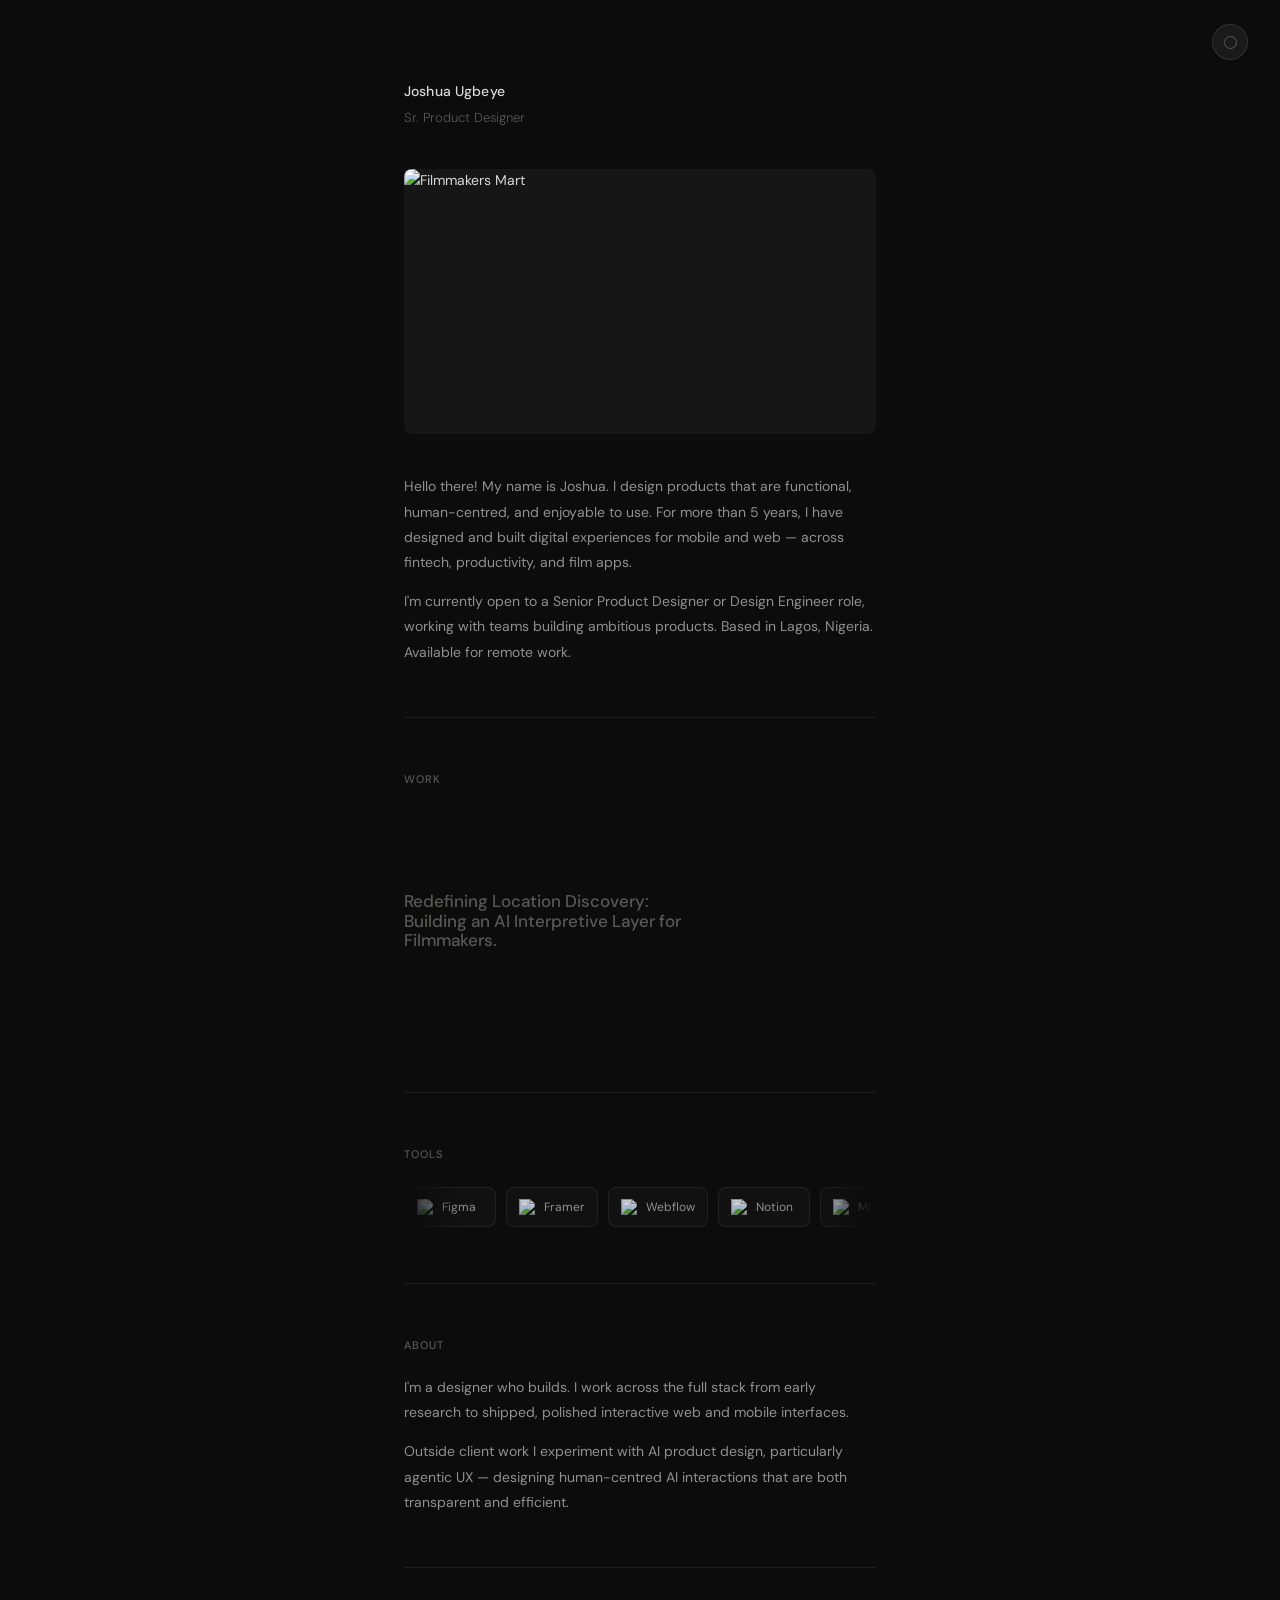
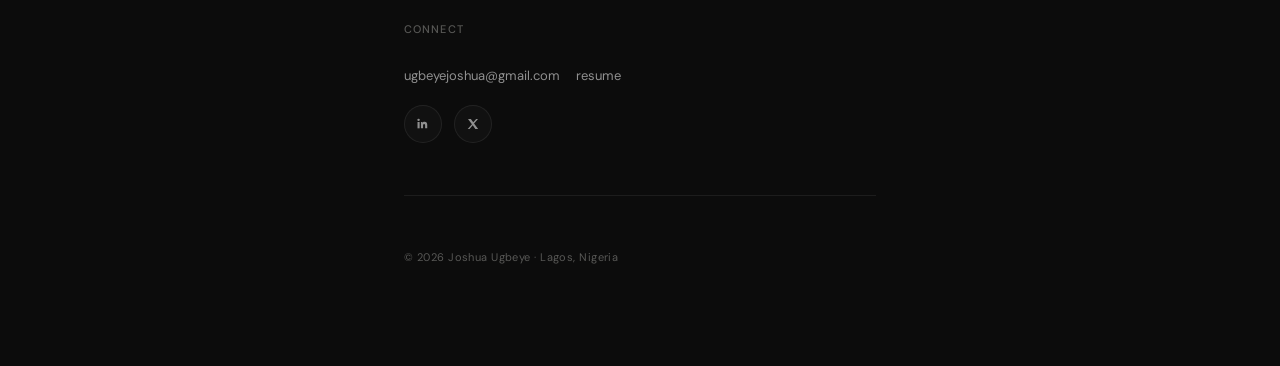
==== commit ae1bf4c2: "feat: update case study title for clarity and consistency across portfolio" ====
--- a/index.html
+++ b/index.html
@@ -72,7 +72,7 @@
           <li class="folio-item" data-work-index="0">
             <a href="fmmcasestudy.html">
               <span class="folio-meta">Filmmakers Mart &middot; 2025</span>
-              <span class="folio-title">AI Assisted Location Discovery</span>
+              <span class="folio-title">Redefining Location Discovery: Building an AI Interpretive Layer for Filmmakers.</span>
               <span class="folio-meta">Research &middot; Dashboard &middot; Development</span>
             </a>
           </li>
